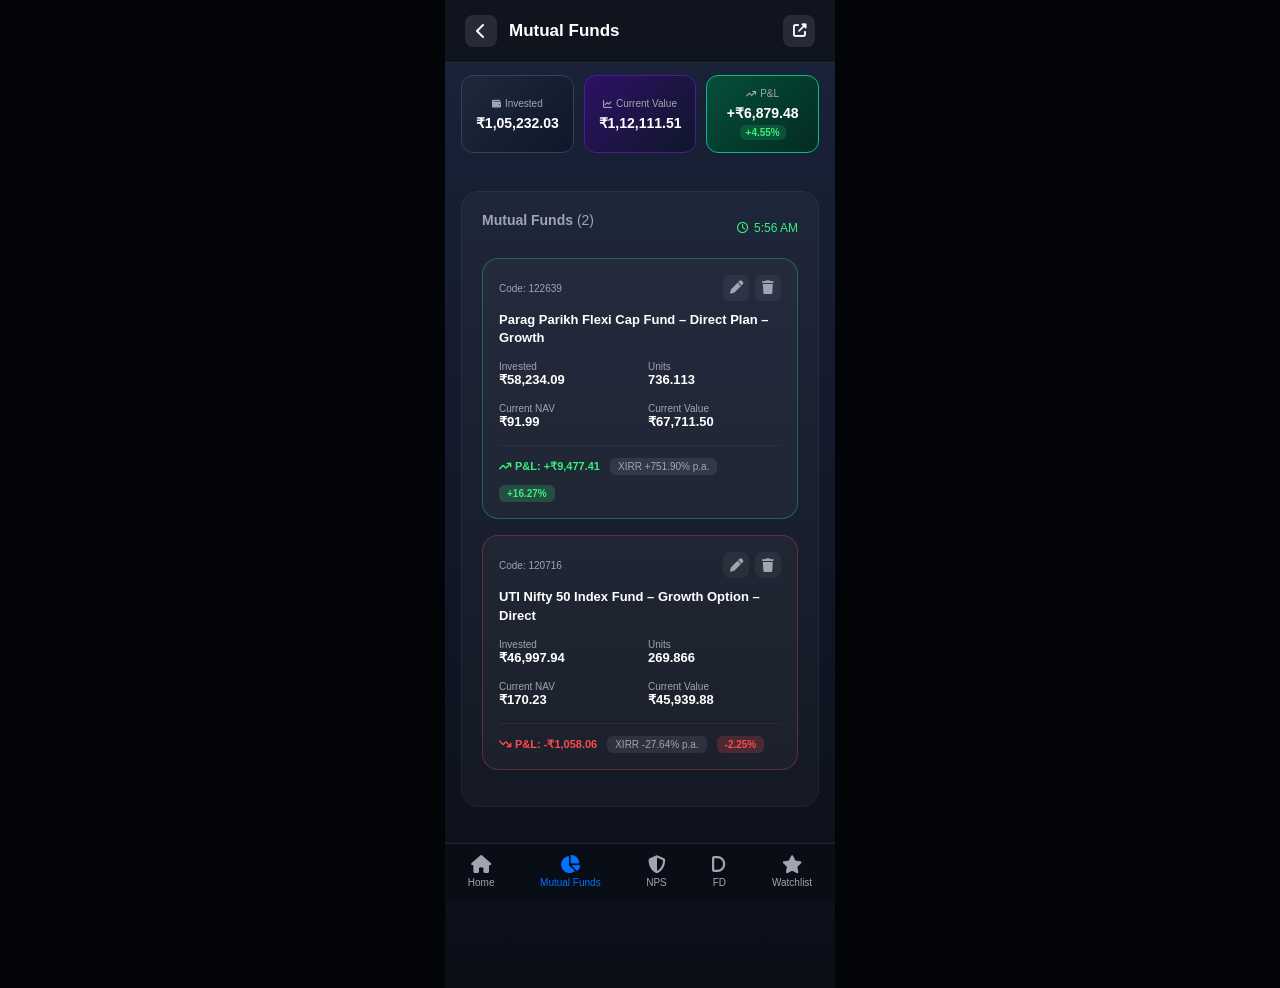
==== mutual-funds.html @ 5bae4039 "Redesigned NPS page - 3 summary cards, removed P&L cards" ====
<!DOCTYPE html>
<html lang="en">
<head>
    <meta charset="UTF-8">
    <meta name="viewport" content="width=device-width, initial-scale=1.0, maximum-scale=1.0, user-scalable=no">
    <meta name="theme-color" content="#0a0e17">
    <meta name="apple-mobile-web-app-capable" content="yes">
    <title>Mutual Funds</title>
    <link rel="stylesheet" href="style.css">
    <link rel="stylesheet" href="https://cdnjs.cloudflare.com/ajax/libs/font-awesome/6.4.0/css/all.min.css">
    <link href="https://fonts.googleapis.com/css2?family=Inter:wght@300;400;500;600;700&display=swap" rel="stylesheet">
</head>
<body>
    <div class="mobile-frame">
        
        <!-- HEADER -->
        <header class="top-header">
            <div class="header-content">
                <div class="header-left">
                    <a href="index.html" class="back-btn"><i class="fa-solid fa-chevron-left"></i></a>
                    <h1 class="page-title">Mutual Funds</h1>
                </div>
                <button class="header-action-btn"><i class="fa-solid fa-up-right-from-square"></i></button>
            </div>
        </header>

        <!-- THREE CARDS (Invested, Current, P&L) -->
        <div class="mf-summary-cards">
            <div class="card mf-card invested">
                <div class="mf-card-label"><i class="fa-solid fa-wallet"></i> Invested</div>
                <div class="mf-card-value">₹1,05,232.03</div>
            </div>
            <div class="card mf-card current">
                <div class="mf-card-label"><i class="fa-solid fa-chart-line"></i> Current Value</div>
                <div class="mf-card-value">₹1,12,111.51</div>
            </div>
            <div class="card mf-card pnl">
                <div class="mf-card-label"><i class="fa-solid fa-arrow-trend-up"></i> P&L</div>
                <div class="mf-card-value">+₹6,879.48</div>
                <div class="mf-card-percent up">+4.55%</div>
            </div>
        </div>

        <!-- SCROLLABLE CONTENT -->
        <div class="content-wrapper">
            <div class="content-spacer"></div>
            
            <!-- Mutual Funds Section -->
            <section class="funds-section">
                <div class="section-header">
                    <h2 class="section-title">Mutual Funds <span class="fund-count">(2)</span></h2>
                    <div class="timestamp"><i class="fa-regular fa-clock"></i> <span id="currentTime">06:01 PM</span></div>
                </div>

                <!-- Fund Card 1 - Profit -->
                <div class="fund-card profit">
                    <div class="fund-header">
                        <div class="fund-code">Code: 122639</div>
                        <div class="fund-actions">
                            <button class="action-btn"><i class="fa-solid fa-pen"></i></button>
                            <button class="action-btn delete"><i class="fa-solid fa-trash"></i></button>
                        </div>
                    </div>
                    <h3 class="fund-name">Parag Parikh Flexi Cap Fund – Direct Plan – Growth</h3>
                    <div class="fund-details">
                        <div class="detail-item"><p class="label">Invested</p><p class="value">₹58,234.09</p></div>
                        <div class="detail-item"><p class="label">Units</p><p class="value">736.113</p></div>
                        <div class="detail-item"><p class="label">Current NAV</p><p class="value">₹91.99</p></div>
                        <div class="detail-item"><p class="label">Current Value</p><p class="value">₹67,711.50</p></div>
                    </div>
                    <div class="fund-footer">
                        <div class="pnl"><i class="fa-solid fa-arrow-trend-up"></i> P&L: +₹9,477.41</div>
                        <div class="xirr">XIRR +751.90% p.a.</div>
                        <div class="percentage positive">+16.27%</div>
                    </div>
                </div>

                <!-- Fund Card 2 - Loss -->
                <div class="fund-card loss">
                    <div class="fund-header">
                        <div class="fund-code">Code: 120716</div>
                        <div class="fund-actions">
                            <button class="action-btn"><i class="fa-solid fa-pen"></i></button>
                            <button class="action-btn delete"><i class="fa-solid fa-trash"></i></button>
                        </div>
                    </div>
                    <h3 class="fund-name">UTI Nifty 50 Index Fund – Growth Option – Direct</h3>
                    <div class="fund-details">
                        <div class="detail-item"><p class="label">Invested</p><p class="value">₹46,997.94</p></div>
                        <div class="detail-item"><p class="label">Units</p><p class="value">269.866</p></div>
                        <div class="detail-item"><p class="label">Current NAV</p><p class="value">₹170.23</p></div>
                        <div class="detail-item"><p class="label">Current Value</p><p class="value">₹45,939.88</p></div>
                    </div>
                    <div class="fund-footer">
                        <div class="pnl"><i class="fa-solid fa-arrow-trend-down"></i> P&L: -₹1,058.06</div>
                        <div class="xirr">XIRR -27.64% p.a.</div>
                        <div class="percentage negative">-2.25%</div>
                    </div>
                </div>
            </section>
        </div>

        <!-- BOTTOM NAVIGATION -->
        <nav class="bottom-nav">
            <div class="nav-item" onclick="window.location.href='index.html'"><i class="fa-solid fa-house"></i><span>Home</span></div>
            <div class="nav-item active"><i class="fa-solid fa-chart-pie"></i><span>Mutual Funds</span></div>
            <div class="nav-item" onclick="window.location.href='nps.html'"><i class="fa-solid fa-shield-halved"></i><span>NPS</span></div>
            <div class="nav-item"><i class="fa-solid fa-d"></i><span>FD</span></div>
            <div class="nav-item"><i class="fa-solid fa-star"></i><span>Watchlist</span></div>
        </nav>
    </div>

    <script>
        // Update Current Time
        function updateTime() {
            const now = new Date();
            const hours = now.getHours();
            const minutes = now.getMinutes();
            const ampm = hours >= 12 ? 'PM' : 'AM';
            const formattedHours = hours % 12 || 12;
            const formattedMinutes = minutes < 10 ? '0' + minutes : minutes;
            document.getElementById('currentTime').textContent = `${formattedHours}:${formattedMinutes} ${ampm}`;
        }
        updateTime();
        setInterval(updateTime, 1000);
    </script>
</body>
</html>
---- style.css ----
/* COMPLETE CSS - ALL PAGES */
* {
    margin: 0;
    padding: 0;
    box-sizing: border-box;
}

body {
    background: #020408;
    font-family: -apple-system, BlinkMacSystemFont, 'Segoe UI', Roboto, sans-serif;
    color: #ffffff;
}

.mobile-frame {
    max-width: 390px;
    margin: 0 auto;
    min-height: 100vh;
    background: linear-gradient(180deg, #1a233a 0%, #0a0e17 100%);
    position: relative;
    padding-bottom: 80px;
}

/* ==================== HEADER ==================== */
.top-header {
    position: fixed;
    top: 0;
    left: 50%;
    transform: translateX(-50%);
    width: 100%;
    max-width: 390px;
    background: #0f141f;
    padding: 15px 20px;
    z-index: 1000;
    border-bottom: 1px solid rgba(255,255,255,0.1);
}

.header-content {
    display: flex;
    justify-content: space-between;
    align-items: center;
}

.profile {
    display: flex;
    align-items: center;
    gap: 12px;
}

.avatar {
    width: 45px;
    height: 45px;
    border-radius: 50%;
    background: linear-gradient(135deg, #0072ff, #00c6ff);
    display: flex;
    align-items: center;
    justify-content: center;
    font-size: 20px;
}

.name h1 {
    font-size: 16px;
    font-weight: 600;
}

.name p {
    font-size: 12px;
    color: #a0a5b1;
}

.logout-btn {
    background: rgba(255,75,75,0.1);
    border: 1px solid rgba(255,75,75,0.4);
    color: #ff4b4b;
    padding: 8px 14px;
    border-radius: 8px;
    font-size: 12px;
    font-weight: 600;
    display: flex;
    align-items: center;
    gap: 6px;
    cursor: pointer;
}

.back-btn, .header-action-btn {
    width: 32px;
    height: 32px;
    border-radius: 8px;
    background: rgba(255,255,255,0.1);
    border: none;
    color: white;
    display: flex;
    align-items: center;
    justify-content: center;
    cursor: pointer;
    text-decoration: none;
}

.header-left {
    display: flex;
    align-items: center;
    gap: 12px;
}

.page-title {
    font-size: 17px;
    font-weight: 600;
}

/* ==================== SINGLE NIFTY CARD (HOME) ==================== */
.market-indices-fixed {
    position: fixed;
    top: 75px;
    left: 50%;
    transform: translateX(-50%);
    width: 100%;
    max-width: 390px;
    padding: 0 16px;
    z-index: 999;
}

.nifty-single {
    background: linear-gradient(135deg, #11998e, #38ef7d);
    border-radius: 14px;
    padding: 16px;
    color: white;
    width: 100%;
}

.nifty-header {
    display: flex;
    justify-content: space-between;
    align-items: center;
}

.nifty-left {
    display: flex;
    flex-direction: column;
    gap: 4px;
}

.nifty-single .card-header {
    font-size: 12px;
    display: flex;
    align-items: center;
    gap: 5px;
}

.nifty-single .value {
    font-size: 22px;
    font-weight: 700;
}

.nifty-single .change {
    font-size: 11px;
    background: rgba(255,255,255,0.25);
    display: inline-flex;
    align-items: center;
    gap: 3px;
    padding: 3px 8px;
    border-radius: 8px;
    width: fit-content;
}

.refresh-btn {
    background: rgba(255,255,255,0.2);
    border: none;
    color: white;
    width: 40px;
    height: 40px;
    border-radius: 10px;
    display: flex;
    align-items: center;
    justify-content: center;
    cursor: pointer;
    font-size: 16px;
    transition: all 0.2s ease;
}

.refresh-btn:active {
    background: rgba(255,255,255,0.3);
    transform: scale(0.95);
}

/* ==================== MF SUMMARY CARDS ==================== */
.mf-summary-cards {
    position: fixed;
    top: 75px;
    left: 50%;
    transform: translateX(-50%);
    width: 100%;
    max-width: 390px;
    display: grid;
    grid-template-columns: 1fr 1fr 1fr;
    gap: 10px;
    padding: 0 16px;
    z-index: 999;
}

.mf-card {
    background: rgba(255,255,255,0.03);
    border: 1px solid rgba(255,255,255,0.08);
    border-radius: 12px;
    padding: 12px;
    display: flex;
    flex-direction: column;
    justify-content: center;
    align-items: center;
    text-align: center;
}

.mf-card.invested {
    background: linear-gradient(135deg, #1e293b 0%, #0f172a 100%);
    border-color: #334155;
}

.mf-card.current {
    background: linear-gradient(135deg, #2e1065 0%, #0f172a 100%);
    border-color: #4c1d95;
}

.mf-card.pnl {
    background: linear-gradient(135deg, #064e3b 0%, #022c22 100%);
    border-color: #10b981;
}

.mf-card-label {
    font-size: 10px;
    color: #a0a5b1;
    margin-bottom: 6px;
    display: flex;
    align-items: center;
    gap: 4px;
}

.mf-card-label i {
    font-size: 9px;
}

.mf-card-value {
    font-size: 14px;
    font-weight: 700;
    color: #ffffff;
}

.mf-card-percent {
    font-size: 10px;
    font-weight: 600;
    margin-top: 4px;
    padding: 2px 6px;
    border-radius: 6px;
}

.mf-card-percent.up {
    color: #38ef7d;
    background: rgba(56,239,125,0.15);
}

.mf-card-percent.down {
    color: #ff4b4b;
    background: rgba(255,75,75,0.15);
}

/* ==================== NPS SUMMARY CARDS ==================== */
.nps-summary-cards {
    position: fixed;
    top: 75px;
    left: 50%;
    transform: translateX(-50%);
    width: 100%;
    max-width: 390px;
    display: grid;
    grid-template-columns: 1fr 1fr 1fr;
    gap: 10px;
    padding: 0 16px;
    z-index: 999;
}

.nps-card {
    background: rgba(255,255,255,0.03);
    border: 1px solid rgba(255,255,255,0.08);
    border-radius: 12px;
    padding: 12px;
    display: flex;
    flex-direction: column;
    justify-content: center;
    align-items: center;
    text-align: center;
}

.nps-card.invested {
    background: linear-gradient(135deg, #1e293b 0%, #0f172a 100%);
    border-color: #334155;
}

.nps-card.current {
    background: linear-gradient(135deg, #2e1065 0%, #0f172a 100%);
    border-color: #4c1d95;
}

.nps-card.pnl {
    background: linear-gradient(135deg, #064e3b 0%, #022c22 100%);
    border-color: #10b981;
}

.nps-card-label {
    font-size: 10px;
    color: #a0a5b1;
    margin-bottom: 6px;
    display: flex;
    align-items: center;
    gap: 4px;
}

.nps-card-label i {
    font-size: 9px;
}

.nps-card-value {
    font-size: 14px;
    font-weight: 700;
    color: #ffffff;
}

.nps-card-percent {
    font-size: 10px;
    font-weight: 600;
    margin-top: 4px;
    padding: 2px 6px;
    border-radius: 6px;
}

.nps-card-percent.up {
    color: #38ef7d;
    background: rgba(56,239,125,0.15);
}

.nps-card-percent.down {
    color: #ff4b4b;
    background: rgba(255,75,75,0.15);
}

/* Hide Old NPS Elements */
.nps-market-cards, .nps-pl-summary, .nps-overall-return {
    display: none;
}

/* ==================== CONTENT ==================== */
.content-wrapper {
    padding-top: 165px;
    padding-bottom: 85px;
}

.content-spacer {
    height: 10px;
}

/* ==================== SECTIONS ==================== */
.total-value-section, .funds-section, .nps-schemes-section {
    background: rgba(255,255,255,0.03);
    margin: 16px;
    padding: 20px;
    border-radius: 18px;
    border: 1px solid rgba(255,255,255,0.05);
}

.section-title {
    font-size: 14px;
    color: #a0a5b1;
    margin-bottom: 16px;
}

.section-header {
    display: flex;
    justify-content: space-between;
    align-items: center;
    margin-bottom: 14px;
}

.fund-count {
    color: #a0a5b1;
    font-weight: 400;
}

.timestamp {
    display: flex;
    align-items: center;
    gap: 5px;
    font-size: 12px;
    color: #38ef7d;
}

/* ==================== DONUT CHART ==================== */
.donut-container {
    display: flex;
    justify-content: center;
    margin-bottom: 16px;
}

.donut-chart {
    width: 160px;
    height: 160px;
    border-radius: 50%;
    position: relative;
}

.donut-inner {
    position: absolute;
    top: 50%;
    left: 50%;
    transform: translate(-50%, -50%);
    width: 120px;
    height: 120px;
    background: #0a0e17;
    border-radius: 50%;
    display: flex;
    flex-direction: column;
    align-items: center;
    justify-content: center;
    text-align: center;
}

.donut-inner h2 {
    font-size: 20px;
    margin: 4px 0;
}

.donut-inner .change {
    color: #38ef7d;
    font-size: 12px;
}

.legend {
    display: flex;
    flex-wrap: wrap;
    gap: 12px;
    justify-content: center;
    font-size: 11px;
    color: #a0a5b1;
}

.legend-item {
    display: flex;
    align-items: center;
    gap: 5px;
}

.dot {
    width: 8px;
    height: 8px;
    border-radius: 50%;
}

/* ==================== STATS ==================== */
.stats-grid {
    display: flex;
    gap: 12px;
    padding: 0 16px;
    margin-bottom: 20px;
}

.stat-card {
    flex: 1;
    padding: 14px;
    border-radius: 14px;
}

.stat-card.invested {
    background: linear-gradient(135deg, #1e293b, #0f172a);
    border: 1px solid #334155;
}

.stat-card.current {
    background: linear-gradient(135deg, #2e1065, #0f172a);
    border: 1px solid #4c1d95;
}

.stat-card.pnl {
    background: linear-gradient(135deg, #064e3b, #022c22);
    border: 1px solid #10b981;
}

.stat-card .label {
    font-size: 11px;
    color: #a0a5b1;
    margin-bottom: 5px;
}

.stat-card .amount {
    font-size: 14px;
    font-weight: 600;
}

.stat-card .sub {
    font-size: 10px;
    color: #a0a5b1;
    margin-top: 3px;
}

/* ==================== QUICK ACCESS CARDS ==================== */
.quick-access-section {
    padding: 0 16px;
    display: grid;
    grid-template-columns: 1fr 1fr 1fr;
    gap: 12px;
    margin-bottom: 20px;
}

.quick-access-card {
    background: rgba(255,255,255,0.03);
    border: 1px solid rgba(255,255,255,0.05);
    border-radius: 14px;
    padding: 14px;
    cursor: pointer;
    display: flex;
    flex-direction: column;
    align-items: center;
    text-align: center;
    gap: 8px;
    transition: all 0.2s ease;
}

.quick-access-card:active {
    transform: scale(0.95);
    background: rgba(255,255,255,0.05);
}

.quick-icon {
    width: 45px;
    height: 45px;
    border-radius: 12px;
    display: flex;
    align-items: center;
    justify-content: center;
    font-size: 20px;
}

.mutual-funds-icon {
    background: linear-gradient(135deg, #0072ff, #00c6ff);
}

.nps-icon {
    background: linear-gradient(135deg, #6366f1, #8b5cf6);
}

.fd-icon {
    background: linear-gradient(135deg, #f59e0b, #fbbf24);
}

.quick-info h3 {
    font-size: 12px;
    font-weight: 600;
}

.quick-info p {
    font-size: 10px;
    color: #a0a5b1;
}

.quick-arrow {
    color: #a0a5b1;
    font-size: 12px;
    margin-top: 4px;
}

/* ==================== FUND CARDS ==================== */
.fund-card {
    background: rgba(255,255,255,0.03);
    border: 1px solid rgba(255,255,255,0.08);
    border-radius: 16px;
    padding: 16px;
    margin-bottom: 16px;
}

.fund-card.profit {
    border-color: rgba(56,239,125,0.3);
}

.fund-card.loss {
    border-color: rgba(255,75,75,0.3);
}

.fund-header {
    display: flex;
    justify-content: space-between;
    align-items: center;
    margin-bottom: 10px;
}

.fund-code {
    font-size: 10px;
    color: #a0a5b1;
}

.fund-actions {
    display: flex;
    gap: 6px;
}

.action-btn {
    width: 26px;
    height: 26px;
    border-radius: 7px;
    background: rgba(255,255,255,0.05);
    border: none;
    color: #a0a5b1;
    display: flex;
    align-items: center;
    justify-content: center;
    cursor: pointer;
}

.fund-name {
    font-size: 13px;
    font-weight: 600;
    margin-bottom: 14px;
    line-height: 1.4;
}

.fund-details {
    display: grid;
    grid-template-columns: 1fr 1fr;
    gap: 16px;
    margin-bottom: 16px;
}

.detail-item .label {
    font-size: 10px;
    color: #a0a5b1;
}

.detail-item .value {
    font-size: 13px;
    font-weight: 600;
}

.fund-footer {
    display: flex;
    align-items: center;
    gap: 10px;
    flex-wrap: wrap;
    padding-top: 12px;
    border-top: 1px solid rgba(255,255,255,0.05);
}

.fund-footer .pnl {
    display: flex;
    align-items: center;
    gap: 4px;
    font-size: 11px;
    font-weight: 600;
}

.fund-card.profit .pnl { color: #38ef7d; }
.fund-card.loss .pnl { color: #ff4b4b; }

.fund-footer .xirr {
    background: rgba(255,255,255,0.08);
    padding: 3px 8px;
    border-radius: 6px;
    font-size: 10px;
    color: #a0a5b1;
}

.fund-footer .percentage {
    padding: 3px 8px;
    border-radius: 6px;
    font-size: 10px;
    font-weight: 600;
}

.fund-footer .percentage.positive {
    background: rgba(56,239,125,0.2);
    color: #38ef7d;
}

.fund-footer .percentage.negative {
    background: rgba(255,75,75,0.2);
    color: #ff4b4b;
}

/* ==================== NPS HEADER ==================== */
.nps-header {
    background: linear-gradient(135deg, #1a1f3a, #0f141f);
}

.nps-title-section {
    display: flex;
    align-items: center;
    gap: 12px;
}

.nps-icon {
    width: 45px;
    height: 45px;
    border-radius: 50%;
    background: linear-gradient(135deg, #ffd700, #ffaa00);
    display: flex;
    align-items: center;
    justify-content: center;
    font-size: 20px;
    color: #1a1f3a;
}

.nps-title h1 {
    font-size: 14px;
    font-weight: 600;
    line-height: 1.3;
}

.nps-title p {
    font-size: 11px;
    color: #a0a5b1;
}

.nps-meta {
    font-size: 10px;
    color: #a0a5b1;
    opacity: 0.7;
}

.explore-btn {
    background: linear-gradient(135deg, #6366f1, #8b5cf6);
    border: none;
    color: white;
    padding: 8px 14px;
    border-radius: 8px;
    font-size: 11px;
    font-weight: 600;
    cursor: pointer;
}

/* ==================== NPS SCHEMES ==================== */
.nps-schemes-section {
    padding: 0 16px;
    margin-bottom: 20px;
}

.scheme-card {
    background: rgba(255,255,255,0.03);
    border: 1px solid rgba(255,255,255,0.08);
    border-radius: 14px;
    padding: 14px;
    margin-bottom: 14px;
    position: relative;
}

.scheme-indicator {
    position: absolute;
    left: 0;
    top: 12px;
    bottom: 12px;
    width: 4px;
    border-radius: 4px;
}

.scheme-indicator.equity {
    background: linear-gradient(180deg, #6366f1, #8b5cf6);
}

.scheme-indicator.govt {
    background: linear-gradient(180deg, #ffaa00, #ff8800);
}

.scheme-header {
    display: flex;
    justify-content: space-between;
    align-items: flex-start;
    margin-bottom: 10px;
}

.scheme-title h3 {
    font-size: 13px;
    font-weight: 600;
    margin-bottom: 3px;
}

.scheme-code {
    font-size: 10px;
    color: #a0a5b1;
    margin-bottom: 2px;
}

.scheme-percentage {
    font-size: 10px;
    color: #a0a5b1;
}

.scheme-value {
    text-align: right;
}

.scheme-value h3 {
    font-size: 13px;
    font-weight: 600;
    margin-bottom: 3px;
}

.scheme-returns {
    font-size: 10px;
    display: flex;
    align-items: center;
    justify-content: flex-end;
    gap: 3px;
    color: #38ef7d;
}

.edit-btn {
    background: none;
    border: none;
    color: #6366f1;
    cursor: pointer;
    padding: 3px;
    font-size: 10px;
}

.scheme-footer {
    display: flex;
    justify-content: space-between;
    align-items: center;
    padding-top: 10px;
    border-top: 1px solid rgba(255,255,255,0.05);
}

.scheme-units {
    font-size: 10px;
    color: #a0a5b1;
}

.nav-refresh-btn {
    background: rgba(99,102,241,0.15);
    border: 1px solid rgba(99,102,241,0.3);
    color: #6366f1;
    padding: 5px 10px;
    border-radius: 6px;
    font-size: 9px;
    display: flex;
    align-items: center;
    gap: 3px;
    cursor: pointer;
}

/* ==================== BOTTOM NAV ==================== */
.bottom-nav {
    position: fixed;
    bottom: 0;
    left: 50%;
    transform: translateX(-50%);
    width: 100%;
    max-width: 390px;
    background: rgba(10,14,23,0.98);
    border-top: 1px solid rgba(255,255,255,0.1);
    display: flex;
    justify-content: space-around;
    align-items: center;
    padding: 12px 0;
    z-index: 1000;
}

.nav-item {
    display: flex;
    flex-direction: column;
    align-items: center;
    gap: 3px;
    color: #a0a5b1;
    font-size: 10px;
    cursor: pointer;
}

.nav-item i {
    font-size: 18px;
}

.nav-item.active {
    color: #0072ff;
}
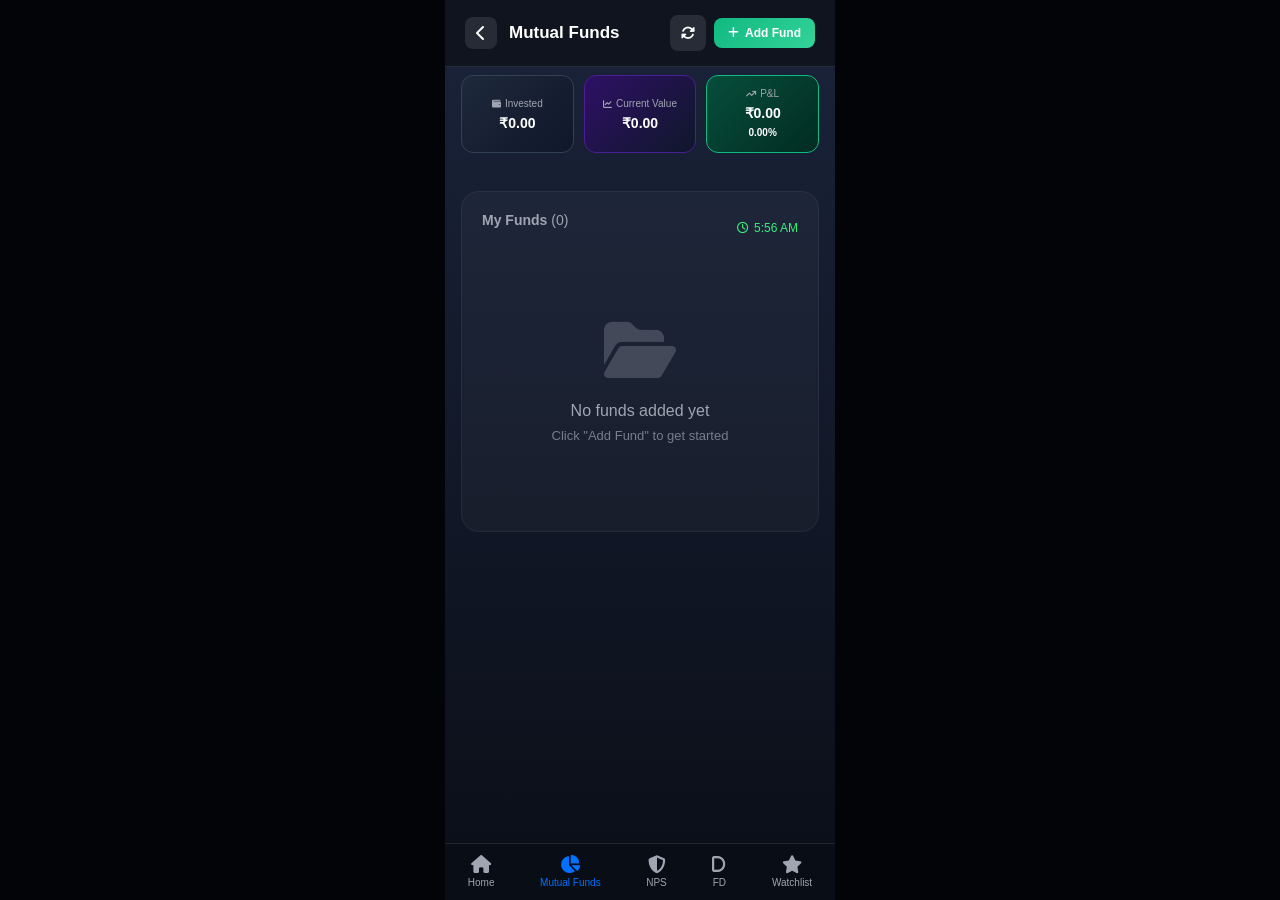
==== commit 9038ade4: "funds page layout chenged" ====
--- a/mutual-funds.html
+++ b/mutual-funds.html
@@ -12,95 +12,59 @@
 </head>
 <body>
     <div class="mobile-frame">
-        
-        <!-- HEADER -->
         <header class="top-header">
             <div class="header-content">
                 <div class="header-left">
                     <a href="index.html" class="back-btn"><i class="fa-solid fa-chevron-left"></i></a>
                     <h1 class="page-title">Mutual Funds</h1>
                 </div>
-                <button class="header-action-btn"><i class="fa-solid fa-up-right-from-square"></i></button>
+                <div class="header-actions">
+                    <button class="refresh-nav-btn" onclick="refreshAllNAV()">
+                        <i class="fa-solid fa-rotate"></i>
+                    </button>
+                    <button class="add-fund-btn" onclick="openAddFundModal()">
+                        <i class="fa-solid fa-plus"></i>
+                        <span>Add Fund</span>
+                    </button>
+                </div>
             </div>
         </header>
 
-        <!-- THREE CARDS (Invested, Current, P&L) -->
         <div class="mf-summary-cards">
             <div class="card mf-card invested">
                 <div class="mf-card-label"><i class="fa-solid fa-wallet"></i> Invested</div>
-                <div class="mf-card-value">₹1,05,232.03</div>
+                <div class="mf-card-value" id="totalInvested">₹0.00</div>
             </div>
             <div class="card mf-card current">
                 <div class="mf-card-label"><i class="fa-solid fa-chart-line"></i> Current Value</div>
-                <div class="mf-card-value">₹1,12,111.51</div>
+                <div class="mf-card-value" id="totalCurrentValue">₹0.00</div>
             </div>
             <div class="card mf-card pnl">
                 <div class="mf-card-label"><i class="fa-solid fa-arrow-trend-up"></i> P&L</div>
-                <div class="mf-card-value">+₹6,879.48</div>
-                <div class="mf-card-percent up">+4.55%</div>
+                <div class="mf-card-value" id="totalPnL">₹0.00</div>
+                <div class="mf-card-percent" id="totalPnLPercent">0.00%</div>
             </div>
         </div>
 
-        <!-- SCROLLABLE CONTENT -->
         <div class="content-wrapper">
             <div class="content-spacer"></div>
             
-            <!-- Mutual Funds Section -->
             <section class="funds-section">
                 <div class="section-header">
-                    <h2 class="section-title">Mutual Funds <span class="fund-count">(2)</span></h2>
+                    <h2 class="section-title">My Funds <span class="fund-count" id="fundCount">(0)</span></h2>
                     <div class="timestamp"><i class="fa-regular fa-clock"></i> <span id="currentTime">06:01 PM</span></div>
                 </div>
 
-                <!-- Fund Card 1 - Profit -->
-                <div class="fund-card profit">
-                    <div class="fund-header">
-                        <div class="fund-code">Code: 122639</div>
-                        <div class="fund-actions">
-                            <button class="action-btn"><i class="fa-solid fa-pen"></i></button>
-                            <button class="action-btn delete"><i class="fa-solid fa-trash"></i></button>
-                        </div>
-                    </div>
-                    <h3 class="fund-name">Parag Parikh Flexi Cap Fund – Direct Plan – Growth</h3>
-                    <div class="fund-details">
-                        <div class="detail-item"><p class="label">Invested</p><p class="value">₹58,234.09</p></div>
-                        <div class="detail-item"><p class="label">Units</p><p class="value">736.113</p></div>
-                        <div class="detail-item"><p class="label">Current NAV</p><p class="value">₹91.99</p></div>
-                        <div class="detail-item"><p class="label">Current Value</p><p class="value">₹67,711.50</p></div>
-                    </div>
-                    <div class="fund-footer">
-                        <div class="pnl"><i class="fa-solid fa-arrow-trend-up"></i> P&L: +₹9,477.41</div>
-                        <div class="xirr">XIRR +751.90% p.a.</div>
-                        <div class="percentage positive">+16.27%</div>
-                    </div>
-                </div>
-
-                <!-- Fund Card 2 - Loss -->
-                <div class="fund-card loss">
-                    <div class="fund-header">
-                        <div class="fund-code">Code: 120716</div>
-                        <div class="fund-actions">
-                            <button class="action-btn"><i class="fa-solid fa-pen"></i></button>
-                            <button class="action-btn delete"><i class="fa-solid fa-trash"></i></button>
-                        </div>
-                    </div>
-                    <h3 class="fund-name">UTI Nifty 50 Index Fund – Growth Option – Direct</h3>
-                    <div class="fund-details">
-                        <div class="detail-item"><p class="label">Invested</p><p class="value">₹46,997.94</p></div>
-                        <div class="detail-item"><p class="label">Units</p><p class="value">269.866</p></div>
-                        <div class="detail-item"><p class="label">Current NAV</p><p class="value">₹170.23</p></div>
-                        <div class="detail-item"><p class="label">Current Value</p><p class="value">₹45,939.88</p></div>
-                    </div>
-                    <div class="fund-footer">
-                        <div class="pnl"><i class="fa-solid fa-arrow-trend-down"></i> P&L: -₹1,058.06</div>
-                        <div class="xirr">XIRR -27.64% p.a.</div>
-                        <div class="percentage negative">-2.25%</div>
+                <div id="fundsContainer">
+                    <div id="emptyState" style="text-align: center; padding: 60px 20px; color: #a0a5b1;">
+                        <i class="fa-solid fa-folder-open" style="font-size: 64px; margin-bottom: 20px; opacity: 0.3;"></i>
+                        <p>No funds added yet</p>
+                        <p style="font-size: 13px; margin-top: 8px; opacity: 0.7;">Click "Add Fund" to get started</p>
                     </div>
                 </div>
             </section>
         </div>
 
-        <!-- BOTTOM NAVIGATION -->
         <nav class="bottom-nav">
             <div class="nav-item" onclick="window.location.href='index.html'"><i class="fa-solid fa-house"></i><span>Home</span></div>
             <div class="nav-item active"><i class="fa-solid fa-chart-pie"></i><span>Mutual Funds</span></div>
@@ -108,21 +72,429 @@
             <div class="nav-item"><i class="fa-solid fa-d"></i><span>FD</span></div>
             <div class="nav-item"><i class="fa-solid fa-star"></i><span>Watchlist</span></div>
         </nav>
+
+        <!-- ADD FUND MODAL -->
+        <div id="addFundModal" class="modal" style="display: none;">
+            <div class="modal-content">
+                <div class="modal-header">
+                    <div>
+                        <h2>Add Fund to Portfolio</h2>
+                        <p>Search by name or AMFI code</p>
+                    </div>
+                    <button class="modal-close" onclick="closeAddFundModal()"><i class="fa-solid fa-xmark"></i></button>
+                </div>
+
+                <div id="searchStep">
+                    <div class="search-container">
+                        <input type="text" id="fundSearchInput" placeholder="Type fund name or AMFI code..." class="search-input">
+                        <button class="search-btn" onclick="searchFund()">
+                            <i class="fa-solid fa-magnifying-glass"></i>
+                            <span>Search</span>
+                        </button>
+                    </div>
+                    <div id="searchResults" class="search-results"></div>
+                    <p class="hint-text">Select a fund above to continue</p>
+                </div>
+
+                <div id="fundDetailsStep" style="display: none;">
+                    <div class="selected-fund" id="selectedFundInfo">
+                        <div class="fund-check"><i class="fa-solid fa-check-circle"></i></div>
+                        <div class="fund-info">
+                            <h3 id="selectedFundName">Fund Name</h3>
+                            <p class="fund-nav">Current NAV: <span id="selectedFundNAV">₹0.00</span></p>
+                        </div>
+                        <button class="remove-fund" onclick="resetSearch()"><i class="fa-solid fa-xmark"></i></button>
+                    </div>
+
+                    <div class="input-group">
+                        <label>₹ Invested Amount</label>
+                        <input type="number" id="investedAmount" placeholder="e.g. 50000" class="amount-input">
+                    </div>
+
+                    <div class="input-group">
+                        <label># Units</label>
+                        <input type="number" id="unitsInput" placeholder="e.g. 123.456" class="amount-input" step="0.001">
+                    </div>
+
+                    <button class="add-to-portfolio-btn" onclick="addToPortfolio()">
+                        <i class="fa-solid fa-plus"></i>
+                        <span>Add to Portfolio</span>
+                    </button>
+                </div>
+            </div>
+        </div>
+
+        <!-- EDIT FUND MODAL -->
+        <div id="editFundModal" class="modal" style="display: none;">
+            <div class="modal-content">
+                <div class="modal-header">
+                    <div>
+                        <h2>Edit Fund</h2>
+                        <p>Update your investment details</p>
+                    </div>
+                    <button class="modal-close" onclick="closeEditModal()"><i class="fa-solid fa-xmark"></i></button>
+                </div>
+
+                <div class="selected-fund">
+                    <div class="fund-info" style="flex: 1;">
+                        <h3 id="editFundName">Fund Name</h3>
+                        <p class="fund-nav">Code: <span id="editFundCode">000000</span></p>
+                    </div>
+                </div>
+
+                <div class="input-group">
+                    <label>₹ Invested Amount</label>
+                    <input type="number" id="editInvestedAmount" class="amount-input">
+                </div>
+
+                <div class="input-group">
+                    <label># Units</label>
+                    <input type="number" id="editUnitsInput" class="amount-input" step="0.001">
+                </div>
+
+                <button class="add-to-portfolio-btn" onclick="saveEdit()">
+                    <i class="fa-solid fa-check"></i>
+                    <span>Save Changes</span>
+                </button>
+            </div>
+        </div>
     </div>
 
     <script>
-        // Update Current Time
+        const fundDatabase = {
+            '122639': { name: 'Parag Parikh Flexi Cap Fund – Direct Plan – Growth', nav: 91.99 },
+            '120716': { name: 'UTI Nifty 50 Index Fund – Growth Option – Direct', nav: 170.23 },
+            '119551': { name: 'Kotak FMP series 122 (370 Days) - Growth', nav: 12.8935 },
+            '118825': { name: 'SBI Small Cap Fund – Direct Plan – Growth', nav: 145.67 },
+            '125497': { name: 'Axis Bluechip Fund – Direct Plan – Growth', nav: 58.34 }
+        };
+
+        let selectedFund = null;
+        let editingFundCode = null;
+        let fundsList = [];
+
+        window.onload = function() {
+            loadFunds();
+            updateTime();
+            setInterval(updateTime, 1000);
+        };
+
         function updateTime() {
             const now = new Date();
             const hours = now.getHours();
             const minutes = now.getMinutes();
             const ampm = hours >= 12 ? 'PM' : 'AM';
-            const formattedHours = hours % 12 || 12;
-            const formattedMinutes = minutes < 10 ? '0' + minutes : minutes;
-            document.getElementById('currentTime').textContent = `${formattedHours}:${formattedMinutes} ${ampm}`;
-        }
-        updateTime();
-        setInterval(updateTime, 1000);
+            const h = hours % 12 || 12;
+            const m = minutes < 10 ? '0' + minutes : minutes;
+            document.getElementById('currentTime').textContent = `${h}:${m} ${ampm}`;
+        }
+
+        function loadFunds() {
+            const stored = localStorage.getItem('mutualFunds');
+            if (stored) {
+                fundsList = JSON.parse(stored);
+                renderFunds();
+                updateSummary();
+            }
+        }
+
+        function saveFunds() {
+            localStorage.setItem('mutualFunds', JSON.stringify(fundsList));
+        }
+
+        function openAddFundModal() {
+            document.getElementById('addFundModal').style.display = 'flex';
+            document.getElementById('fundSearchInput').value = '';
+            document.getElementById('searchResults').innerHTML = '';
+            document.getElementById('searchStep').style.display = 'block';
+            document.getElementById('fundDetailsStep').style.display = 'none';
+            selectedFund = null;
+        }
+
+        function closeAddFundModal() {
+            document.getElementById('addFundModal').style.display = 'none';
+        }
+
+        function openEditModal(fundCode) {
+            const fund = fundsList.find(f => f.code === fundCode);
+            if (!fund) return;
+
+            editingFundCode = fundCode;
+            document.getElementById('editFundName').textContent = fund.name;
+            document.getElementById('editFundCode').textContent = fund.code;
+            document.getElementById('editInvestedAmount').value = fund.invested;
+            document.getElementById('editUnitsInput').value = fund.units;
+            document.getElementById('editFundModal').style.display = 'flex';
+        }
+
+        function closeEditModal() {
+            document.getElementById('editFundModal').style.display = 'none';
+            editingFundCode = null;
+        }
+
+        function searchFund() {
+            const term = document.getElementById('fundSearchInput').value.trim();
+            const results = document.getElementById('searchResults');
+            results.innerHTML = '';
+
+            if (!term) {
+                alert('Please enter AMFI code or fund name');
+                return;
+            }
+
+            let found = fundDatabase[term];
+            
+            if (!found) {
+                for (let code in fundDatabase) {
+                    if (fundDatabase[code].name.toLowerCase().includes(term.toLowerCase())) {
+                        found = fundDatabase[code];
+                        found.amfi = code;
+                        break;
+                    }
+                }
+            }
+
+            if (found) {
+                results.innerHTML = `
+                    <div class="search-result-item" onclick="selectFund('${found.amfi || term}')">
+                        <div class="result-check"><i class="fa-solid fa-check-circle"></i></div>
+                        <div class="result-info">
+                            <h4>${found.name}</h4>
+                            <p>Current NAV: ₹${found.nav}</p>
+                        </div>
+                    </div>
+                `;
+            } else {
+                results.innerHTML = '<p class="no-results">No fund found. Try: 119551, 118825, 125497</p>';
+            }
+        }
+
+        function selectFund(amfiCode) {
+            selectedFund = fundDatabase[amfiCode];
+            selectedFund.amfi = amfiCode;
+            document.getElementById('searchStep').style.display = 'none';
+            document.getElementById('fundDetailsStep').style.display = 'block';
+            document.getElementById('selectedFundName').textContent = selectedFund.name;
+            document.getElementById('selectedFundNAV').textContent = '₹' + selectedFund.nav;
+            document.getElementById('investedAmount').value = '';
+            document.getElementById('unitsInput').value = '';
+        }
+
+        function resetSearch() {
+            document.getElementById('searchStep').style.display = 'block';
+            document.getElementById('fundDetailsStep').style.display = 'none';
+            selectedFund = null;
+        }
+
+        function addToPortfolio() {
+            const invested = parseFloat(document.getElementById('investedAmount').value);
+            const units = parseFloat(document.getElementById('unitsInput').value);
+
+            if (!invested || !units || invested <= 0 || units <= 0) {
+                alert('Please enter valid amounts');
+                return;
+            }
+
+            const currentValue = parseFloat((units * selectedFund.nav).toFixed(2));
+            const pnl = parseFloat((currentValue - invested).toFixed(2));
+            const pnlPercent = parseFloat(((pnl / invested) * 100).toFixed(2));
+
+            fundsList.push({
+                code: selectedFund.amfi,
+                name: selectedFund.name,
+                invested: invested,
+                units: units,
+                nav: selectedFund.nav,
+                currentValue: currentValue,
+                pnl: pnl,
+                pnlPercent: pnlPercent,
+                lastUpdated: new Date().toISOString()
+            });
+
+            saveFunds();
+            renderFunds();
+            updateSummary();
+            closeAddFundModal();
+            setTimeout(() => alert('Fund added successfully!'), 100);
+        }
+
+        function saveEdit() {
+            const invested = parseFloat(document.getElementById('editInvestedAmount').value);
+            const units = parseFloat(document.getElementById('editUnitsInput').value);
+
+            if (!invested || !units || invested <= 0 || units <= 0) {
+                alert('Please enter valid amounts');
+                return;
+            }
+
+            const index = fundsList.findIndex(f => f.code === editingFundCode);
+            if (index === -1) {
+                alert('Fund not found');
+                return;
+            }
+
+            const fund = fundsList[index];
+            fund.invested = invested;
+            fund.units = units;
+            fund.currentValue = parseFloat((units * fund.nav).toFixed(2));
+            fund.pnl = parseFloat((fund.currentValue - invested).toFixed(2));
+            fund.pnlPercent = parseFloat(((fund.pnl / invested) * 100).toFixed(2));
+            fund.lastUpdated = new Date().toISOString();
+
+            // Force save and re-render
+            saveFunds();
+            renderFunds();
+            updateSummary();
+            closeEditModal();
+            
+            // Force reload to show changes
+            setTimeout(() => {
+                location.reload();
+            }, 100);
+        }
+
+        function deleteFund(fundCode) {
+            if (confirm('Are you sure you want to delete this fund?')) {
+                fundsList = fundsList.filter(f => f.code !== fundCode);
+                saveFunds();
+                renderFunds();
+                updateSummary();
+            }
+        }
+
+        function refreshAllNAV() {
+            const btn = document.querySelector('.refresh-nav-btn i');
+            btn.classList.add('fa-spin');
+
+            setTimeout(() => {
+                fundsList.forEach(fund => {
+                    const change = (Math.random() - 0.5) * 2;
+                    fund.nav = parseFloat((fund.nav + change).toFixed(2));
+                    fund.currentValue = parseFloat((fund.units * fund.nav).toFixed(2));
+                    fund.pnl = parseFloat((fund.currentValue - fund.invested).toFixed(2));
+                    fund.pnlPercent = parseFloat(((fund.pnl / fund.invested) * 100).toFixed(2));
+                    fund.lastUpdated = new Date().toISOString();
+                });
+
+                saveFunds();
+                renderFunds();
+                updateSummary();
+                btn.classList.remove('fa-spin');
+                alert('NAV refreshed!');
+            }, 1500);
+        }
+
+        function renderFunds() {
+            const container = document.getElementById('fundsContainer');
+            const emptyState = document.getElementById('emptyState');
+            
+            if (fundsList.length === 0) {
+                container.innerHTML = '';
+                container.appendChild(emptyState);
+                emptyState.style.display = 'block';
+                document.getElementById('fundCount').textContent = '(0)';
+                return;
+            }
+
+            emptyState.style.display = 'none';
+            container.innerHTML = '';
+
+            fundsList.forEach(fund => {
+                container.appendChild(createFundCard(fund));
+            });
+
+            document.getElementById('fundCount').textContent = `(${fundsList.length})`;
+        }
+
+        function createFundCard(fund) {
+            const div = document.createElement('div');
+            div.className = `fund-card ${fund.pnl >= 0 ? 'profit' : 'loss'}`;
+            
+            const pnlIcon = fund.pnl >= 0 ? 'arrow-trend-up' : 'arrow-trend-down';
+            const pnlClass = fund.pnl >= 0 ? 'positive' : 'negative';
+            
+            div.innerHTML = `
+                <div class="fund-header">
+                    <div class="fund-code">Code: ${fund.code}</div>
+                    <div class="fund-actions">
+                        <button class="action-btn" onclick="openEditModal('${fund.code}')">
+                            <i class="fa-solid fa-pen"></i>
+                        </button>
+                        <button class="action-btn delete" onclick="deleteFund('${fund.code}')">
+                            <i class="fa-solid fa-trash"></i>
+                        </button>
+                    </div>
+                </div>
+                <h3 class="fund-name">${fund.name}</h3>
+                <div class="fund-details">
+                    <div class="detail-row">
+                        <div class="detail-item">
+                            <p class="label">Invested</p>
+                            <p class="value">₹${fund.invested.toLocaleString('en-IN', {minimumFractionDigits: 2})}</p>
+                        </div>
+                        <div class="detail-item">
+                            <p class="label">Units</p>
+                            <p class="value">${fund.units}</p>
+                        </div>
+                    </div>
+                    <div class="detail-row">
+                        <div class="detail-item">
+                            <p class="label">Current NAV</p>
+                            <p class="value">₹${fund.nav}</p>
+                        </div>
+                        <div class="detail-item">
+                            <p class="label">Current Value</p>
+                            <p class="value">₹${fund.currentValue.toLocaleString('en-IN', {minimumFractionDigits: 2})}</p>
+                        </div>
+                    </div>
+                </div>
+                <div class="fund-footer">
+                    <div class="pnl">
+                        <i class="fa-solid fa-${pnlIcon}"></i> 
+                        P&L: <span>${fund.pnl >= 0 ? '+' : ''}₹${Math.abs(fund.pnl).toLocaleString('en-IN', {minimumFractionDigits: 2})}</span>
+                    </div>
+                    <div class="percentage ${pnlClass}">
+                        ${fund.pnlPercent >= 0 ? '+' : ''}${fund.pnlPercent}%
+                    </div>
+                </div>
+            `;
+            
+            return div;
+        }
+
+        function updateSummary() {
+            let totalInvested = 0;
+            let totalCurrentValue = 0;
+
+            fundsList.forEach(fund => {
+                totalInvested += fund.invested;
+                totalCurrentValue += fund.currentValue;
+            });
+
+            const totalPnL = totalCurrentValue - totalInvested;
+            const totalPnLPercent = totalInvested > 0 ? ((totalPnL / totalInvested) * 100).toFixed(2) : 0;
+
+            document.getElementById('totalInvested').textContent = '₹' + totalInvested.toLocaleString('en-IN', {minimumFractionDigits: 2});
+            document.getElementById('totalCurrentValue').textContent = '₹' + totalCurrentValue.toLocaleString('en-IN', {minimumFractionDigits: 2});
+            
+            const pnlEl = document.getElementById('totalPnL');
+            const pnlPercentEl = document.getElementById('totalPnLPercent');
+            
+            pnlEl.textContent = (totalPnL >= 0 ? '+' : '') + '₹' + Math.abs(totalPnL).toLocaleString('en-IN', {minimumFractionDigits: 2});
+            pnlPercentEl.textContent = (parseFloat(totalPnLPercent) >= 0 ? '+' : '') + totalPnLPercent + '%';
+            
+            pnlEl.parentElement.className = 'card mf-card pnl ' + (totalPnL >= 0 ? 'profit' : 'loss');
+            pnlPercentEl.className = 'mf-card-percent ' + (parseFloat(totalPnLPercent) >= 0 ? 'up' : 'down');
+        }
+
+        window.onclick = function(event) {
+            if (event.target === document.getElementById('addFundModal')) closeAddFundModal();
+            if (event.target === document.getElementById('editFundModal')) closeEditModal();
+        }
+
+        document.getElementById('fundSearchInput')?.addEventListener('keypress', function(e) {
+            if (e.key === 'Enter') searchFund();
+        });
     </script>
 </body>
 </html>
--- a/style.css
+++ b/style.css
@@ -1,4 +1,4 @@
-/* COMPLETE CSS - ALL PAGES */
+/* ==================== BASE STYLES ==================== */
 * {
     margin: 0;
     padding: 0;
@@ -104,6 +104,26 @@
 .page-title {
     font-size: 17px;
     font-weight: 600;
+}
+
+/* ==================== ADD FUND BUTTON ==================== */
+.add-fund-btn {
+    background: linear-gradient(135deg, #10b981, #34d399);
+    border: none;
+    color: white;
+    padding: 8px 14px;
+    border-radius: 8px;
+    font-size: 12px;
+    font-weight: 600;
+    display: flex;
+    align-items: center;
+    gap: 6px;
+    cursor: pointer;
+    transition: all 0.2s ease;
+}
+
+.add-fund-btn:active {
+    transform: scale(0.95);
 }
 
 /* ==================== SINGLE NIFTY CARD (HOME) ==================== */
@@ -872,4 +892,503 @@
 
 .nav-item.active {
     color: #0072ff;
+}
+
+/* ==================== ADD FUND MODAL ==================== */
+.modal {
+    display: none;
+    position: fixed;
+    z-index: 2000;
+    left: 0;
+    top: 0;
+    width: 100%;
+    height: 100%;
+    background-color: rgba(0, 0, 0, 0.6);
+    backdrop-filter: blur(5px);
+    align-items: center;
+    justify-content: center;
+}
+
+.modal-content {
+    background: white;
+    border-radius: 16px;
+    width: 90%;
+    max-width: 500px;
+    max-height: 90vh;
+    overflow-y: auto;
+    box-shadow: 0 20px 60px rgba(0, 0, 0, 0.3);
+    animation: modalSlideIn 0.3s ease;
+    color: #111827;
+}
+
+@keyframes modalSlideIn {
+    from {
+        opacity: 0;
+        transform: translateY(-50px);
+    }
+    to {
+        opacity: 1;
+        transform: translateY(0);
+    }
+}
+
+.modal-header {
+    padding: 20px;
+    border-bottom: 1px solid #e5e7eb;
+    display: flex;
+    justify-content: space-between;
+    align-items: flex-start;
+}
+
+.modal-header h2 {
+    font-size: 18px;
+    font-weight: 600;
+    color: #111827;
+    margin-bottom: 4px;
+}
+
+.modal-header p {
+    font-size: 13px;
+    color: #6b7280;
+}
+
+.modal-close {
+    background: none;
+    border: none;
+    font-size: 24px;
+    color: #6b7280;
+    cursor: pointer;
+    width: 32px;
+    height: 32px;
+    display: flex;
+    align-items: center;
+    justify-content: center;
+    border-radius: 8px;
+    transition: all 0.2s ease;
+}
+
+.modal-close:hover {
+    background: #f3f4f6;
+    color: #111827;
+}
+
+/* Search Container */
+.search-container {
+    padding: 20px;
+    display: flex;
+    gap: 10px;
+}
+
+.search-input {
+    flex: 1;
+    padding: 12px 16px;
+    border: 2px solid #e5e7eb;
+    border-radius: 12px;
+    font-size: 14px;
+    outline: none;
+    transition: all 0.2s ease;
+}
+
+.search-input:focus {
+    border-color: #10b981;
+}
+
+.search-btn {
+    background: linear-gradient(135deg, #10b981, #34d399);
+    border: none;
+    color: white;
+    padding: 12px 20px;
+    border-radius: 12px;
+    font-size: 14px;
+    font-weight: 600;
+    display: flex;
+    align-items: center;
+    gap: 6px;
+    cursor: pointer;
+    transition: all 0.2s ease;
+}
+
+.search-btn:active {
+    transform: scale(0.95);
+}
+
+.search-results {
+    padding: 0 20px 20px;
+}
+
+.search-result-item {
+    background: #f0fdf4;
+    border: 2px solid #10b981;
+    border-radius: 12px;
+    padding: 16px;
+    display: flex;
+    align-items: center;
+    gap: 12px;
+    cursor: pointer;
+    transition: all 0.2s ease;
+}
+
+.search-result-item:hover {
+    background: #dcfce7;
+}
+
+.result-check {
+    color: #10b981;
+    font-size: 20px;
+}
+
+.result-info h4 {
+    font-size: 14px;
+    font-weight: 600;
+    color: #111827;
+    margin-bottom: 4px;
+}
+
+.result-info p {
+    font-size: 12px;
+    color: #6b7280;
+}
+
+.hint-text {
+    text-align: center;
+    font-size: 12px;
+    color: #9ca3af;
+    padding: 0 20px 20px;
+}
+
+.no-results {
+    text-align: center;
+    color: #ef4444;
+    font-size: 13px;
+    padding: 20px;
+    background: #fef2f2;
+    border-radius: 8px;
+}
+
+/* Selected Fund */
+.selected-fund {
+    background: #f0fdf4;
+    border: 2px solid #10b981;
+    border-radius: 12px;
+    padding: 16px;
+    margin: 0 20px 20px;
+    display: flex;
+    align-items: center;
+    gap: 12px;
+}
+
+.fund-check {
+    color: #10b981;
+    font-size: 24px;
+}
+
+.fund-info h3 {
+    font-size: 14px;
+    font-weight: 600;
+    color: #111827;
+    margin-bottom: 4px;
+}
+
+.fund-nav {
+    font-size: 12px;
+    color: #6b7280;
+}
+
+.remove-fund {
+    margin-left: auto;
+    background: none;
+    border: none;
+    color: #ef4444;
+    font-size: 20px;
+    cursor: pointer;
+}
+
+/* Input Group */
+.input-group {
+    padding: 0 20px 16px;
+}
+
+.input-group label {
+    display: block;
+    font-size: 13px;
+    font-weight: 600;
+    color: #374151;
+    margin-bottom: 8px;
+}
+
+.amount-input {
+    width: 100%;
+    padding: 12px 16px;
+    border: 2px solid #e5e7eb;
+    border-radius: 12px;
+    font-size: 14px;
+    outline: none;
+    transition: all 0.2s ease;
+}
+
+.amount-input:focus {
+    border-color: #10b981;
+}
+
+/* Add to Portfolio Button */
+.add-to-portfolio-btn {
+    background: linear-gradient(135deg, #10b981, #34d399);
+    border: none;
+    color: white;
+    padding: 14px 20px;
+    margin: 0 20px 20px;
+    border-radius: 12px;
+    font-size: 15px;
+    font-weight: 600;
+    display: flex;
+    align-items: center;
+    justify-content: center;
+    gap: 8px;
+    cursor: pointer;
+    transition: all 0.2s ease;
+    width: calc(100% - 40px);
+}
+
+.add-to-portfolio-btn:active {
+    transform: scale(0.98);
+}
+
+/* Responsive Modal */
+@media (max-width: 480px) {
+    .modal-content {
+        width: 95%;
+        max-height: 95vh;
+    }
+}/* ==================== HEADER ACTIONS ==================== */
+.header-actions {
+    display: flex;
+    align-items: center;
+    gap: 8px;
+}
+
+.refresh-nav-btn {
+    background: rgba(255,255,255,0.1);
+    border: none;
+    color: white;
+    width: 36px;
+    height: 36px;
+    border-radius: 8px;
+    display: flex;
+    align-items: center;
+    justify-content: center;
+    cursor: pointer;
+    font-size: 14px;
+    transition: all 0.2s ease;
+}
+
+.refresh-nav-btn:hover {
+    background: rgba(255,255,255,0.2);
+}
+
+.refresh-nav-btn:active {
+    transform: scale(0.95);
+}
+
+/* Empty State */
+#emptyState {
+    text-align: center;
+    padding: 60px 20px;
+    color: #a0a5b1;
+}
+
+#emptyState i {
+    font-size: 64px;
+    margin-bottom: 20px;
+    opacity: 0.3;
+}
+
+#emptyState p {
+    font-size: 16px;
+    margin-bottom: 8px;
+}
+
+#emptyState p:last-child {
+    font-size: 13px;
+    opacity: 0.7;
+}
+
+/* Fund Card Last Updated */
+.fund-card p:last-of-type {
+    font-size: 10px;
+    color: #6b7280;
+    margin-top: 10px;
+    text-align: right;
+}
+
+/* Modal Animations */
+.modal {
+    animation: fadeIn 0.3s ease;
+}
+
+@keyframes fadeIn {
+    from { opacity: 0; }
+    to { opacity: 1; }
+}
+
+/* Search Result AMFI Code */
+.result-info p:last-child {
+    font-size: 11px;
+    color: #9ca3af;
+    margin-top: 2px;
+}
+
+/* Responsive adjustments */
+@media (max-width: 380px) {
+    .header-actions {
+        gap: 6px;
+    }
+    
+    .add-fund-btn span {
+        display: none;
+    }
+    
+    .add-fund-btn {
+        padding: 8px 10px;
+    }
+}/* ==================== FUND CARDS - WIDE & COMPACT ==================== */
+.fund-card {
+    background: rgba(255,255,255,0.03);
+    border: 1px solid rgba(255,255,255,0.08);
+    border-radius: 14px;
+    padding: 12px 16px;
+    margin: 10px 8px;
+    width: calc(100% - 16px);
+}
+
+.fund-card.profit {
+    border-color: rgba(56,239,125,0.3);
+    box-shadow: 0 0 20px rgba(56,239,125,0.08);
+}
+
+.fund-card.loss {
+    border-color: rgba(255,75,75,0.3);
+    box-shadow: 0 0 20px rgba(255,75,75,0.08);
+}
+
+.fund-header {
+    display: flex;
+    justify-content: space-between;
+    align-items: center;
+    margin-bottom: 8px;
+}
+
+.fund-code {
+    font-size: 9px;
+    color: #a0a5b1;
+}
+
+.fund-actions {
+    display: flex;
+    gap: 6px;
+}
+
+.action-btn {
+    width: 24px;
+    height: 24px;
+    border-radius: 5px;
+    background: rgba(255,255,255,0.05);
+    border: none;
+    color: #a0a5b1;
+    display: flex;
+    align-items: center;
+    justify-content: center;
+    cursor: pointer;
+    font-size: 10px;
+}
+
+.action-btn.delete:hover {
+    background: rgba(255,75,75,0.2);
+    color: #ff4b4b;
+}
+
+.fund-name {
+    font-size: 12px;
+    font-weight: 600;
+    margin-bottom: 10px;
+    line-height: 1.3;
+    color: #ffffff;
+}
+
+/* Compact 2-row layout */
+.fund-details {
+    display: flex;
+    flex-direction: column;
+    gap: 8px;
+    margin-bottom: 10px;
+    padding: 10px;
+    background: rgba(255,255,255,0.02);
+    border-radius: 8px;
+}
+
+.detail-row {
+    display: grid;
+    grid-template-columns: 1fr 1fr;
+    gap: 10px;
+}
+
+.detail-item {
+    display: flex;
+    flex-direction: column;
+    gap: 2px;
+}
+
+.detail-item .label {
+    font-size: 8px;
+    color: #a0a5b1;
+    text-transform: uppercase;
+    letter-spacing: 0.3px;
+}
+
+.detail-item .value {
+    font-size: 11px;
+    font-weight: 600;
+    color: #ffffff;
+}
+
+.fund-footer {
+    display: flex;
+    align-items: center;
+    justify-content: space-between;
+    padding-top: 8px;
+    border-top: 1px solid rgba(255,255,255,0.05);
+}
+
+.fund-footer .pnl {
+    display: flex;
+    align-items: center;
+    gap: 4px;
+    font-size: 10px;
+    font-weight: 600;
+}
+
+.fund-card.profit .pnl { color: #38ef7d; }
+.fund-card.loss .pnl { color: #ff4b4b; }
+
+.fund-footer .percentage {
+    padding: 2px 6px;
+    border-radius: 5px;
+    font-size: 9px;
+    font-weight: 600;
+}
+
+.fund-footer .percentage.positive {
+    background: rgba(56,239,125,0.2);
+    color: #38ef7d;
+}
+
+.fund-footer .percentage.negative {
+    background: rgba(255,75,75,0.2);
+    color: #ff4b4b;
+}
+
+/* Responsive - 2 columns on small screens */
+@media (max-width: 350px) {
+    .fund-details {
+        grid-template-columns: repeat(2, 1fr);
+    }
 }
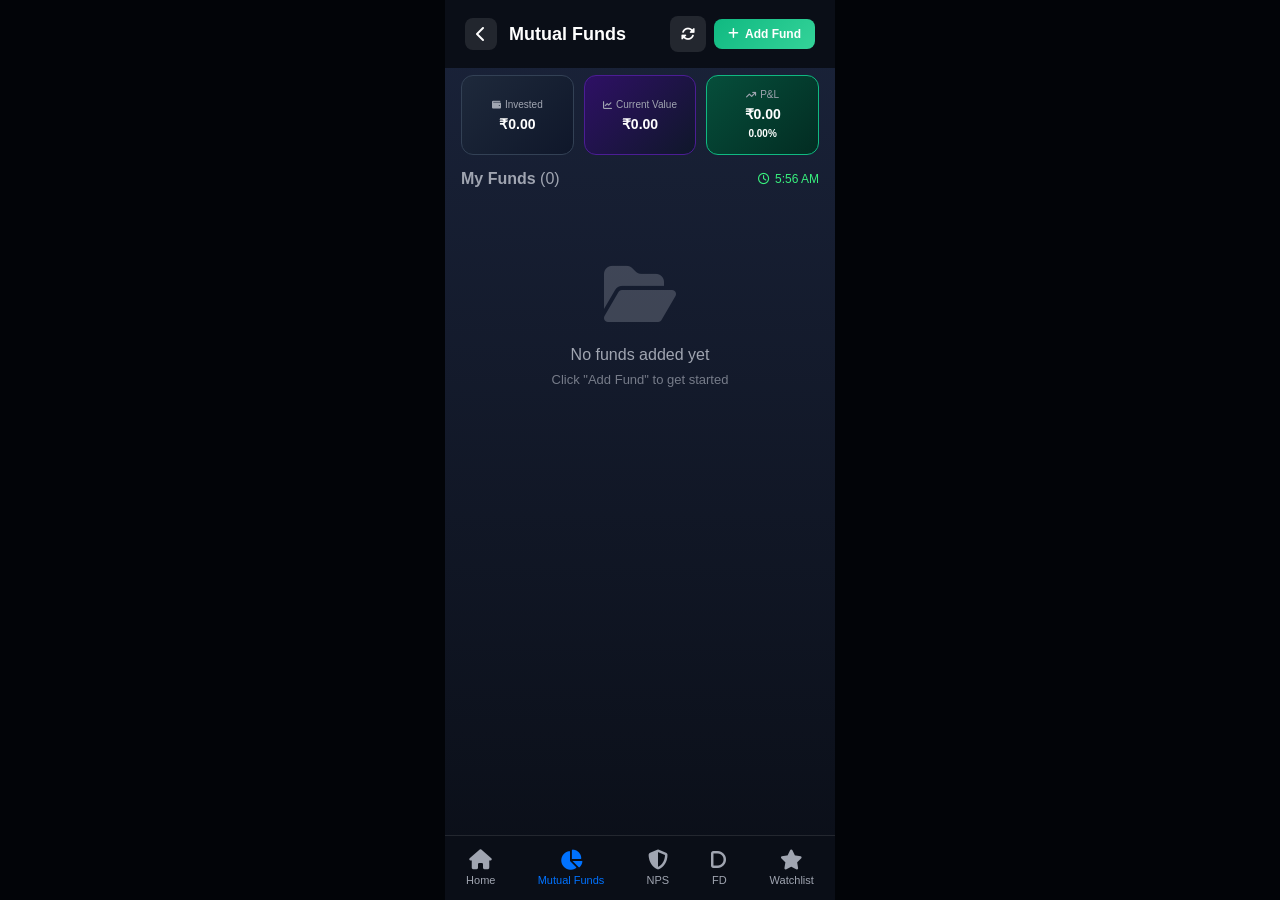
==== commit 68b5a910: "Fixed home page P&L card alignment" ====
--- a/mutual-funds.html
+++ b/mutual-funds.html
@@ -6,12 +6,18 @@
     <meta name="theme-color" content="#0a0e17">
     <meta name="apple-mobile-web-app-capable" content="yes">
     <title>Mutual Funds</title>
-    <link rel="stylesheet" href="style.css">
+    
+    <!-- CSS LINKS -->
+    <link rel="stylesheet" href="style.css">           <!-- ✅ Common Styles -->
+    <link rel="stylesheet" href="mutual-funds.css">    <!-- ✅ MF Page Specific -->
+    
     <link rel="stylesheet" href="https://cdnjs.cloudflare.com/ajax/libs/font-awesome/6.4.0/css/all.min.css">
     <link href="https://fonts.googleapis.com/css2?family=Inter:wght@300;400;500;600;700&display=swap" rel="stylesheet">
 </head>
 <body>
     <div class="mobile-frame">
+        
+        <!-- HEADER -->
         <header class="top-header">
             <div class="header-content">
                 <div class="header-left">
@@ -30,6 +36,7 @@
             </div>
         </header>
 
+        <!-- SUMMARY CARDS -->
         <div class="mf-summary-cards">
             <div class="card mf-card invested">
                 <div class="mf-card-label"><i class="fa-solid fa-wallet"></i> Invested</div>
@@ -46,6 +53,7 @@
             </div>
         </div>
 
+        <!-- CONTENT -->
         <div class="content-wrapper">
             <div class="content-spacer"></div>
             
@@ -65,6 +73,7 @@
             </section>
         </div>
 
+        <!-- BOTTOM NAV -->
         <nav class="bottom-nav">
             <div class="nav-item" onclick="window.location.href='index.html'"><i class="fa-solid fa-house"></i><span>Home</span></div>
             <div class="nav-item active"><i class="fa-solid fa-chart-pie"></i><span>Mutual Funds</span></div>
@@ -176,7 +185,7 @@
         window.onload = function() {
             loadFunds();
             updateTime();
-            setInterval(updateTime, 1000);
+            setInterval(updateTime, 60000);
         };
 
         function updateTime() {
@@ -341,16 +350,11 @@
             fund.pnlPercent = parseFloat(((fund.pnl / invested) * 100).toFixed(2));
             fund.lastUpdated = new Date().toISOString();
 
-            // Force save and re-render
             saveFunds();
             renderFunds();
             updateSummary();
             closeEditModal();
-            
-            // Force reload to show changes
-            setTimeout(() => {
-                location.reload();
-            }, 100);
+            setTimeout(() => location.reload(), 100);
         }
 
         function deleteFund(fundCode) {
--- a/style.css
+++ b/style.css
@@ -28,10 +28,9 @@
     transform: translateX(-50%);
     width: 100%;
     max-width: 390px;
-    background: #0f141f;
-    padding: 15px 20px;
+    background: #0a0e17;
+    padding: 16px 20px;
     z-index: 1000;
-    border-bottom: 1px solid rgba(255,255,255,0.1);
 }
 
 .header-content {
@@ -58,12 +57,12 @@
 }
 
 .name h1 {
-    font-size: 16px;
+    font-size: 18px;
     font-weight: 600;
 }
 
 .name p {
-    font-size: 12px;
+    font-size: 14px;
     color: #a0a5b1;
 }
 
@@ -71,9 +70,9 @@
     background: rgba(255,75,75,0.1);
     border: 1px solid rgba(255,75,75,0.4);
     color: #ff4b4b;
-    padding: 8px 14px;
+    padding: 10px 16px;
     border-radius: 8px;
-    font-size: 12px;
+    font-size: 14px;
     font-weight: 600;
     display: flex;
     align-items: center;
@@ -102,761 +101,8 @@
 }
 
 .page-title {
-    font-size: 17px;
-    font-weight: 600;
-}
-
-/* ==================== ADD FUND BUTTON ==================== */
-.add-fund-btn {
-    background: linear-gradient(135deg, #10b981, #34d399);
-    border: none;
-    color: white;
-    padding: 8px 14px;
-    border-radius: 8px;
-    font-size: 12px;
-    font-weight: 600;
-    display: flex;
-    align-items: center;
-    gap: 6px;
-    cursor: pointer;
-    transition: all 0.2s ease;
-}
-
-.add-fund-btn:active {
-    transform: scale(0.95);
-}
-
-/* ==================== SINGLE NIFTY CARD (HOME) ==================== */
-.market-indices-fixed {
-    position: fixed;
-    top: 75px;
-    left: 50%;
-    transform: translateX(-50%);
-    width: 100%;
-    max-width: 390px;
-    padding: 0 16px;
-    z-index: 999;
-}
-
-.nifty-single {
-    background: linear-gradient(135deg, #11998e, #38ef7d);
-    border-radius: 14px;
-    padding: 16px;
-    color: white;
-    width: 100%;
-}
-
-.nifty-header {
-    display: flex;
-    justify-content: space-between;
-    align-items: center;
-}
-
-.nifty-left {
-    display: flex;
-    flex-direction: column;
-    gap: 4px;
-}
-
-.nifty-single .card-header {
-    font-size: 12px;
-    display: flex;
-    align-items: center;
-    gap: 5px;
-}
-
-.nifty-single .value {
-    font-size: 22px;
-    font-weight: 700;
-}
-
-.nifty-single .change {
-    font-size: 11px;
-    background: rgba(255,255,255,0.25);
-    display: inline-flex;
-    align-items: center;
-    gap: 3px;
-    padding: 3px 8px;
-    border-radius: 8px;
-    width: fit-content;
-}
-
-.refresh-btn {
-    background: rgba(255,255,255,0.2);
-    border: none;
-    color: white;
-    width: 40px;
-    height: 40px;
-    border-radius: 10px;
-    display: flex;
-    align-items: center;
-    justify-content: center;
-    cursor: pointer;
-    font-size: 16px;
-    transition: all 0.2s ease;
-}
-
-.refresh-btn:active {
-    background: rgba(255,255,255,0.3);
-    transform: scale(0.95);
-}
-
-/* ==================== MF SUMMARY CARDS ==================== */
-.mf-summary-cards {
-    position: fixed;
-    top: 75px;
-    left: 50%;
-    transform: translateX(-50%);
-    width: 100%;
-    max-width: 390px;
-    display: grid;
-    grid-template-columns: 1fr 1fr 1fr;
-    gap: 10px;
-    padding: 0 16px;
-    z-index: 999;
-}
-
-.mf-card {
-    background: rgba(255,255,255,0.03);
-    border: 1px solid rgba(255,255,255,0.08);
-    border-radius: 12px;
-    padding: 12px;
-    display: flex;
-    flex-direction: column;
-    justify-content: center;
-    align-items: center;
-    text-align: center;
-}
-
-.mf-card.invested {
-    background: linear-gradient(135deg, #1e293b 0%, #0f172a 100%);
-    border-color: #334155;
-}
-
-.mf-card.current {
-    background: linear-gradient(135deg, #2e1065 0%, #0f172a 100%);
-    border-color: #4c1d95;
-}
-
-.mf-card.pnl {
-    background: linear-gradient(135deg, #064e3b 0%, #022c22 100%);
-    border-color: #10b981;
-}
-
-.mf-card-label {
-    font-size: 10px;
-    color: #a0a5b1;
-    margin-bottom: 6px;
-    display: flex;
-    align-items: center;
-    gap: 4px;
-}
-
-.mf-card-label i {
-    font-size: 9px;
-}
-
-.mf-card-value {
-    font-size: 14px;
-    font-weight: 700;
-    color: #ffffff;
-}
-
-.mf-card-percent {
-    font-size: 10px;
-    font-weight: 600;
-    margin-top: 4px;
-    padding: 2px 6px;
-    border-radius: 6px;
-}
-
-.mf-card-percent.up {
-    color: #38ef7d;
-    background: rgba(56,239,125,0.15);
-}
-
-.mf-card-percent.down {
-    color: #ff4b4b;
-    background: rgba(255,75,75,0.15);
-}
-
-/* ==================== NPS SUMMARY CARDS ==================== */
-.nps-summary-cards {
-    position: fixed;
-    top: 75px;
-    left: 50%;
-    transform: translateX(-50%);
-    width: 100%;
-    max-width: 390px;
-    display: grid;
-    grid-template-columns: 1fr 1fr 1fr;
-    gap: 10px;
-    padding: 0 16px;
-    z-index: 999;
-}
-
-.nps-card {
-    background: rgba(255,255,255,0.03);
-    border: 1px solid rgba(255,255,255,0.08);
-    border-radius: 12px;
-    padding: 12px;
-    display: flex;
-    flex-direction: column;
-    justify-content: center;
-    align-items: center;
-    text-align: center;
-}
-
-.nps-card.invested {
-    background: linear-gradient(135deg, #1e293b 0%, #0f172a 100%);
-    border-color: #334155;
-}
-
-.nps-card.current {
-    background: linear-gradient(135deg, #2e1065 0%, #0f172a 100%);
-    border-color: #4c1d95;
-}
-
-.nps-card.pnl {
-    background: linear-gradient(135deg, #064e3b 0%, #022c22 100%);
-    border-color: #10b981;
-}
-
-.nps-card-label {
-    font-size: 10px;
-    color: #a0a5b1;
-    margin-bottom: 6px;
-    display: flex;
-    align-items: center;
-    gap: 4px;
-}
-
-.nps-card-label i {
-    font-size: 9px;
-}
-
-.nps-card-value {
-    font-size: 14px;
-    font-weight: 700;
-    color: #ffffff;
-}
-
-.nps-card-percent {
-    font-size: 10px;
-    font-weight: 600;
-    margin-top: 4px;
-    padding: 2px 6px;
-    border-radius: 6px;
-}
-
-.nps-card-percent.up {
-    color: #38ef7d;
-    background: rgba(56,239,125,0.15);
-}
-
-.nps-card-percent.down {
-    color: #ff4b4b;
-    background: rgba(255,75,75,0.15);
-}
-
-/* Hide Old NPS Elements */
-.nps-market-cards, .nps-pl-summary, .nps-overall-return {
-    display: none;
-}
-
-/* ==================== CONTENT ==================== */
-.content-wrapper {
-    padding-top: 165px;
-    padding-bottom: 85px;
-}
-
-.content-spacer {
-    height: 10px;
-}
-
-/* ==================== SECTIONS ==================== */
-.total-value-section, .funds-section, .nps-schemes-section {
-    background: rgba(255,255,255,0.03);
-    margin: 16px;
-    padding: 20px;
-    border-radius: 18px;
-    border: 1px solid rgba(255,255,255,0.05);
-}
-
-.section-title {
-    font-size: 14px;
-    color: #a0a5b1;
-    margin-bottom: 16px;
-}
-
-.section-header {
-    display: flex;
-    justify-content: space-between;
-    align-items: center;
-    margin-bottom: 14px;
-}
-
-.fund-count {
-    color: #a0a5b1;
-    font-weight: 400;
-}
-
-.timestamp {
-    display: flex;
-    align-items: center;
-    gap: 5px;
-    font-size: 12px;
-    color: #38ef7d;
-}
-
-/* ==================== DONUT CHART ==================== */
-.donut-container {
-    display: flex;
-    justify-content: center;
-    margin-bottom: 16px;
-}
-
-.donut-chart {
-    width: 160px;
-    height: 160px;
-    border-radius: 50%;
-    position: relative;
-}
-
-.donut-inner {
-    position: absolute;
-    top: 50%;
-    left: 50%;
-    transform: translate(-50%, -50%);
-    width: 120px;
-    height: 120px;
-    background: #0a0e17;
-    border-radius: 50%;
-    display: flex;
-    flex-direction: column;
-    align-items: center;
-    justify-content: center;
-    text-align: center;
-}
-
-.donut-inner h2 {
-    font-size: 20px;
-    margin: 4px 0;
-}
-
-.donut-inner .change {
-    color: #38ef7d;
-    font-size: 12px;
-}
-
-.legend {
-    display: flex;
-    flex-wrap: wrap;
-    gap: 12px;
-    justify-content: center;
-    font-size: 11px;
-    color: #a0a5b1;
-}
-
-.legend-item {
-    display: flex;
-    align-items: center;
-    gap: 5px;
-}
-
-.dot {
-    width: 8px;
-    height: 8px;
-    border-radius: 50%;
-}
-
-/* ==================== STATS ==================== */
-.stats-grid {
-    display: flex;
-    gap: 12px;
-    padding: 0 16px;
-    margin-bottom: 20px;
-}
-
-.stat-card {
-    flex: 1;
-    padding: 14px;
-    border-radius: 14px;
-}
-
-.stat-card.invested {
-    background: linear-gradient(135deg, #1e293b, #0f172a);
-    border: 1px solid #334155;
-}
-
-.stat-card.current {
-    background: linear-gradient(135deg, #2e1065, #0f172a);
-    border: 1px solid #4c1d95;
-}
-
-.stat-card.pnl {
-    background: linear-gradient(135deg, #064e3b, #022c22);
-    border: 1px solid #10b981;
-}
-
-.stat-card .label {
-    font-size: 11px;
-    color: #a0a5b1;
-    margin-bottom: 5px;
-}
-
-.stat-card .amount {
-    font-size: 14px;
-    font-weight: 600;
-}
-
-.stat-card .sub {
-    font-size: 10px;
-    color: #a0a5b1;
-    margin-top: 3px;
-}
-
-/* ==================== QUICK ACCESS CARDS ==================== */
-.quick-access-section {
-    padding: 0 16px;
-    display: grid;
-    grid-template-columns: 1fr 1fr 1fr;
-    gap: 12px;
-    margin-bottom: 20px;
-}
-
-.quick-access-card {
-    background: rgba(255,255,255,0.03);
-    border: 1px solid rgba(255,255,255,0.05);
-    border-radius: 14px;
-    padding: 14px;
-    cursor: pointer;
-    display: flex;
-    flex-direction: column;
-    align-items: center;
-    text-align: center;
-    gap: 8px;
-    transition: all 0.2s ease;
-}
-
-.quick-access-card:active {
-    transform: scale(0.95);
-    background: rgba(255,255,255,0.05);
-}
-
-.quick-icon {
-    width: 45px;
-    height: 45px;
-    border-radius: 12px;
-    display: flex;
-    align-items: center;
-    justify-content: center;
-    font-size: 20px;
-}
-
-.mutual-funds-icon {
-    background: linear-gradient(135deg, #0072ff, #00c6ff);
-}
-
-.nps-icon {
-    background: linear-gradient(135deg, #6366f1, #8b5cf6);
-}
-
-.fd-icon {
-    background: linear-gradient(135deg, #f59e0b, #fbbf24);
-}
-
-.quick-info h3 {
-    font-size: 12px;
-    font-weight: 600;
-}
-
-.quick-info p {
-    font-size: 10px;
-    color: #a0a5b1;
-}
-
-.quick-arrow {
-    color: #a0a5b1;
-    font-size: 12px;
-    margin-top: 4px;
-}
-
-/* ==================== FUND CARDS ==================== */
-.fund-card {
-    background: rgba(255,255,255,0.03);
-    border: 1px solid rgba(255,255,255,0.08);
-    border-radius: 16px;
-    padding: 16px;
-    margin-bottom: 16px;
-}
-
-.fund-card.profit {
-    border-color: rgba(56,239,125,0.3);
-}
-
-.fund-card.loss {
-    border-color: rgba(255,75,75,0.3);
-}
-
-.fund-header {
-    display: flex;
-    justify-content: space-between;
-    align-items: center;
-    margin-bottom: 10px;
-}
-
-.fund-code {
-    font-size: 10px;
-    color: #a0a5b1;
-}
-
-.fund-actions {
-    display: flex;
-    gap: 6px;
-}
-
-.action-btn {
-    width: 26px;
-    height: 26px;
-    border-radius: 7px;
-    background: rgba(255,255,255,0.05);
-    border: none;
-    color: #a0a5b1;
-    display: flex;
-    align-items: center;
-    justify-content: center;
-    cursor: pointer;
-}
-
-.fund-name {
-    font-size: 13px;
-    font-weight: 600;
-    margin-bottom: 14px;
-    line-height: 1.4;
-}
-
-.fund-details {
-    display: grid;
-    grid-template-columns: 1fr 1fr;
-    gap: 16px;
-    margin-bottom: 16px;
-}
-
-.detail-item .label {
-    font-size: 10px;
-    color: #a0a5b1;
-}
-
-.detail-item .value {
-    font-size: 13px;
-    font-weight: 600;
-}
-
-.fund-footer {
-    display: flex;
-    align-items: center;
-    gap: 10px;
-    flex-wrap: wrap;
-    padding-top: 12px;
-    border-top: 1px solid rgba(255,255,255,0.05);
-}
-
-.fund-footer .pnl {
-    display: flex;
-    align-items: center;
-    gap: 4px;
-    font-size: 11px;
-    font-weight: 600;
-}
-
-.fund-card.profit .pnl { color: #38ef7d; }
-.fund-card.loss .pnl { color: #ff4b4b; }
-
-.fund-footer .xirr {
-    background: rgba(255,255,255,0.08);
-    padding: 3px 8px;
-    border-radius: 6px;
-    font-size: 10px;
-    color: #a0a5b1;
-}
-
-.fund-footer .percentage {
-    padding: 3px 8px;
-    border-radius: 6px;
-    font-size: 10px;
-    font-weight: 600;
-}
-
-.fund-footer .percentage.positive {
-    background: rgba(56,239,125,0.2);
-    color: #38ef7d;
-}
-
-.fund-footer .percentage.negative {
-    background: rgba(255,75,75,0.2);
-    color: #ff4b4b;
-}
-
-/* ==================== NPS HEADER ==================== */
-.nps-header {
-    background: linear-gradient(135deg, #1a1f3a, #0f141f);
-}
-
-.nps-title-section {
-    display: flex;
-    align-items: center;
-    gap: 12px;
-}
-
-.nps-icon {
-    width: 45px;
-    height: 45px;
-    border-radius: 50%;
-    background: linear-gradient(135deg, #ffd700, #ffaa00);
-    display: flex;
-    align-items: center;
-    justify-content: center;
-    font-size: 20px;
-    color: #1a1f3a;
-}
-
-.nps-title h1 {
-    font-size: 14px;
-    font-weight: 600;
-    line-height: 1.3;
-}
-
-.nps-title p {
-    font-size: 11px;
-    color: #a0a5b1;
-}
-
-.nps-meta {
-    font-size: 10px;
-    color: #a0a5b1;
-    opacity: 0.7;
-}
-
-.explore-btn {
-    background: linear-gradient(135deg, #6366f1, #8b5cf6);
-    border: none;
-    color: white;
-    padding: 8px 14px;
-    border-radius: 8px;
-    font-size: 11px;
-    font-weight: 600;
-    cursor: pointer;
-}
-
-/* ==================== NPS SCHEMES ==================== */
-.nps-schemes-section {
-    padding: 0 16px;
-    margin-bottom: 20px;
-}
-
-.scheme-card {
-    background: rgba(255,255,255,0.03);
-    border: 1px solid rgba(255,255,255,0.08);
-    border-radius: 14px;
-    padding: 14px;
-    margin-bottom: 14px;
-    position: relative;
-}
-
-.scheme-indicator {
-    position: absolute;
-    left: 0;
-    top: 12px;
-    bottom: 12px;
-    width: 4px;
-    border-radius: 4px;
-}
-
-.scheme-indicator.equity {
-    background: linear-gradient(180deg, #6366f1, #8b5cf6);
-}
-
-.scheme-indicator.govt {
-    background: linear-gradient(180deg, #ffaa00, #ff8800);
-}
-
-.scheme-header {
-    display: flex;
-    justify-content: space-between;
-    align-items: flex-start;
-    margin-bottom: 10px;
-}
-
-.scheme-title h3 {
-    font-size: 13px;
-    font-weight: 600;
-    margin-bottom: 3px;
-}
-
-.scheme-code {
-    font-size: 10px;
-    color: #a0a5b1;
-    margin-bottom: 2px;
-}
-
-.scheme-percentage {
-    font-size: 10px;
-    color: #a0a5b1;
-}
-
-.scheme-value {
-    text-align: right;
-}
-
-.scheme-value h3 {
-    font-size: 13px;
-    font-weight: 600;
-    margin-bottom: 3px;
-}
-
-.scheme-returns {
-    font-size: 10px;
-    display: flex;
-    align-items: center;
-    justify-content: flex-end;
-    gap: 3px;
-    color: #38ef7d;
-}
-
-.edit-btn {
-    background: none;
-    border: none;
-    color: #6366f1;
-    cursor: pointer;
-    padding: 3px;
-    font-size: 10px;
-}
-
-.scheme-footer {
-    display: flex;
-    justify-content: space-between;
-    align-items: center;
-    padding-top: 10px;
-    border-top: 1px solid rgba(255,255,255,0.05);
-}
-
-.scheme-units {
-    font-size: 10px;
-    color: #a0a5b1;
-}
-
-.nav-refresh-btn {
-    background: rgba(99,102,241,0.15);
-    border: 1px solid rgba(99,102,241,0.3);
-    color: #6366f1;
-    padding: 5px 10px;
-    border-radius: 6px;
-    font-size: 9px;
-    display: flex;
-    align-items: center;
-    gap: 3px;
-    cursor: pointer;
+    font-size: 18px;
+    font-weight: 600;
 }
 
 /* ==================== BOTTOM NAV ==================== */
@@ -867,12 +113,12 @@
     transform: translateX(-50%);
     width: 100%;
     max-width: 390px;
-    background: rgba(10,14,23,0.98);
+    background: #0a0e17;
     border-top: 1px solid rgba(255,255,255,0.1);
     display: flex;
     justify-content: space-around;
     align-items: center;
-    padding: 12px 0;
+    padding: 14px 0;
     z-index: 1000;
 }
 
@@ -880,21 +126,57 @@
     display: flex;
     flex-direction: column;
     align-items: center;
-    gap: 3px;
+    gap: 4px;
     color: #a0a5b1;
-    font-size: 10px;
-    cursor: pointer;
+    font-size: 11px;
+    cursor: pointer;
+    transition: color 0.15s ease;
 }
 
 .nav-item i {
-    font-size: 18px;
+    font-size: 20px;
 }
 
 .nav-item.active {
     color: #0072ff;
 }
 
-/* ==================== ADD FUND MODAL ==================== */
+/* ==================== CONTENT ==================== */
+.content-wrapper {
+    padding-top: 160px;
+    padding-bottom: 85px;
+}
+
+.content-spacer {
+    height: 10px;
+}
+
+/* ==================== CARDS ==================== */
+.card {
+    border-radius: 14px;
+}
+
+/* ==================== BUTTONS ==================== */
+.action-btn {
+    width: 26px;
+    height: 26px;
+    border-radius: 6px;
+    background: rgba(255,255,255,0.05);
+    border: none;
+    color: #a0a5b1;
+    display: flex;
+    align-items: center;
+    justify-content: center;
+    cursor: pointer;
+    font-size: 11px;
+}
+
+.action-btn.delete:hover {
+    background: rgba(255,75,75,0.2);
+    color: #ff4b4b;
+}
+
+/* ==================== MODAL ==================== */
 .modal {
     display: none;
     position: fixed;
@@ -904,7 +186,6 @@
     width: 100%;
     height: 100%;
     background-color: rgba(0, 0, 0, 0.6);
-    backdrop-filter: blur(5px);
     align-items: center;
     justify-content: center;
 }
@@ -916,20 +197,7 @@
     max-width: 500px;
     max-height: 90vh;
     overflow-y: auto;
-    box-shadow: 0 20px 60px rgba(0, 0, 0, 0.3);
-    animation: modalSlideIn 0.3s ease;
     color: #111827;
-}
-
-@keyframes modalSlideIn {
-    from {
-        opacity: 0;
-        transform: translateY(-50px);
-    }
-    to {
-        opacity: 1;
-        transform: translateY(0);
-    }
 }
 
 .modal-header {
@@ -943,7 +211,6 @@
 .modal-header h2 {
     font-size: 18px;
     font-weight: 600;
-    color: #111827;
     margin-bottom: 4px;
 }
 
@@ -964,15 +231,13 @@
     align-items: center;
     justify-content: center;
     border-radius: 8px;
-    transition: all 0.2s ease;
 }
 
 .modal-close:hover {
     background: #f3f4f6;
-    color: #111827;
-}
-
-/* Search Container */
+}
+
+/* ==================== INPUTS ==================== */
 .search-container {
     padding: 20px;
     display: flex;
@@ -986,7 +251,6 @@
     border-radius: 12px;
     font-size: 14px;
     outline: none;
-    transition: all 0.2s ease;
 }
 
 .search-input:focus {
@@ -1005,11 +269,84 @@
     align-items: center;
     gap: 6px;
     cursor: pointer;
-    transition: all 0.2s ease;
-}
-
-.search-btn:active {
-    transform: scale(0.95);
+}
+
+.input-group {
+    padding: 0 20px 16px;
+}
+
+.input-group label {
+    display: block;
+    font-size: 13px;
+    font-weight: 600;
+    color: #374151;
+    margin-bottom: 8px;
+}
+
+.amount-input {
+    width: 100%;
+    padding: 12px 16px;
+    border: 2px solid #e5e7eb;
+    border-radius: 12px;
+    font-size: 14px;
+    outline: none;
+}
+
+.amount-input:focus {
+    border-color: #10b981;
+}
+
+.add-to-portfolio-btn {
+    background: linear-gradient(135deg, #10b981, #34d399);
+    border: none;
+    color: white;
+    padding: 14px 20px;
+    margin: 0 20px 20px;
+    border-radius: 12px;
+    font-size: 15px;
+    font-weight: 600;
+    display: flex;
+    align-items: center;
+    justify-content: center;
+    gap: 8px;
+    cursor: pointer;
+    width: calc(100% - 40px);
+}
+
+.selected-fund {
+    background: #f0fdf4;
+    border: 2px solid #10b981;
+    border-radius: 12px;
+    padding: 16px;
+    margin: 0 20px 20px;
+    display: flex;
+    align-items: center;
+    gap: 12px;
+}
+
+.fund-check {
+    color: #10b981;
+    font-size: 24px;
+}
+
+.fund-info h3 {
+    font-size: 14px;
+    font-weight: 600;
+    margin-bottom: 4px;
+}
+
+.fund-nav {
+    font-size: 12px;
+    color: #6b7280;
+}
+
+.remove-fund {
+    margin-left: auto;
+    background: none;
+    border: none;
+    color: #ef4444;
+    font-size: 20px;
+    cursor: pointer;
 }
 
 .search-results {
@@ -1025,11 +362,6 @@
     align-items: center;
     gap: 12px;
     cursor: pointer;
-    transition: all 0.2s ease;
-}
-
-.search-result-item:hover {
-    background: #dcfce7;
 }
 
 .result-check {
@@ -1040,7 +372,6 @@
 .result-info h4 {
     font-size: 14px;
     font-weight: 600;
-    color: #111827;
     margin-bottom: 4px;
 }
 
@@ -1063,332 +394,4 @@
     padding: 20px;
     background: #fef2f2;
     border-radius: 8px;
-}
-
-/* Selected Fund */
-.selected-fund {
-    background: #f0fdf4;
-    border: 2px solid #10b981;
-    border-radius: 12px;
-    padding: 16px;
-    margin: 0 20px 20px;
-    display: flex;
-    align-items: center;
-    gap: 12px;
-}
-
-.fund-check {
-    color: #10b981;
-    font-size: 24px;
-}
-
-.fund-info h3 {
-    font-size: 14px;
-    font-weight: 600;
-    color: #111827;
-    margin-bottom: 4px;
-}
-
-.fund-nav {
-    font-size: 12px;
-    color: #6b7280;
-}
-
-.remove-fund {
-    margin-left: auto;
-    background: none;
-    border: none;
-    color: #ef4444;
-    font-size: 20px;
-    cursor: pointer;
-}
-
-/* Input Group */
-.input-group {
-    padding: 0 20px 16px;
-}
-
-.input-group label {
-    display: block;
-    font-size: 13px;
-    font-weight: 600;
-    color: #374151;
-    margin-bottom: 8px;
-}
-
-.amount-input {
-    width: 100%;
-    padding: 12px 16px;
-    border: 2px solid #e5e7eb;
-    border-radius: 12px;
-    font-size: 14px;
-    outline: none;
-    transition: all 0.2s ease;
-}
-
-.amount-input:focus {
-    border-color: #10b981;
-}
-
-/* Add to Portfolio Button */
-.add-to-portfolio-btn {
-    background: linear-gradient(135deg, #10b981, #34d399);
-    border: none;
-    color: white;
-    padding: 14px 20px;
-    margin: 0 20px 20px;
-    border-radius: 12px;
-    font-size: 15px;
-    font-weight: 600;
-    display: flex;
-    align-items: center;
-    justify-content: center;
-    gap: 8px;
-    cursor: pointer;
-    transition: all 0.2s ease;
-    width: calc(100% - 40px);
-}
-
-.add-to-portfolio-btn:active {
-    transform: scale(0.98);
-}
-
-/* Responsive Modal */
-@media (max-width: 480px) {
-    .modal-content {
-        width: 95%;
-        max-height: 95vh;
-    }
-}/* ==================== HEADER ACTIONS ==================== */
-.header-actions {
-    display: flex;
-    align-items: center;
-    gap: 8px;
-}
-
-.refresh-nav-btn {
-    background: rgba(255,255,255,0.1);
-    border: none;
-    color: white;
-    width: 36px;
-    height: 36px;
-    border-radius: 8px;
-    display: flex;
-    align-items: center;
-    justify-content: center;
-    cursor: pointer;
-    font-size: 14px;
-    transition: all 0.2s ease;
-}
-
-.refresh-nav-btn:hover {
-    background: rgba(255,255,255,0.2);
-}
-
-.refresh-nav-btn:active {
-    transform: scale(0.95);
-}
-
-/* Empty State */
-#emptyState {
-    text-align: center;
-    padding: 60px 20px;
-    color: #a0a5b1;
-}
-
-#emptyState i {
-    font-size: 64px;
-    margin-bottom: 20px;
-    opacity: 0.3;
-}
-
-#emptyState p {
-    font-size: 16px;
-    margin-bottom: 8px;
-}
-
-#emptyState p:last-child {
-    font-size: 13px;
-    opacity: 0.7;
-}
-
-/* Fund Card Last Updated */
-.fund-card p:last-of-type {
-    font-size: 10px;
-    color: #6b7280;
-    margin-top: 10px;
-    text-align: right;
-}
-
-/* Modal Animations */
-.modal {
-    animation: fadeIn 0.3s ease;
-}
-
-@keyframes fadeIn {
-    from { opacity: 0; }
-    to { opacity: 1; }
-}
-
-/* Search Result AMFI Code */
-.result-info p:last-child {
-    font-size: 11px;
-    color: #9ca3af;
-    margin-top: 2px;
-}
-
-/* Responsive adjustments */
-@media (max-width: 380px) {
-    .header-actions {
-        gap: 6px;
-    }
-    
-    .add-fund-btn span {
-        display: none;
-    }
-    
-    .add-fund-btn {
-        padding: 8px 10px;
-    }
-}/* ==================== FUND CARDS - WIDE & COMPACT ==================== */
-.fund-card {
-    background: rgba(255,255,255,0.03);
-    border: 1px solid rgba(255,255,255,0.08);
-    border-radius: 14px;
-    padding: 12px 16px;
-    margin: 10px 8px;
-    width: calc(100% - 16px);
-}
-
-.fund-card.profit {
-    border-color: rgba(56,239,125,0.3);
-    box-shadow: 0 0 20px rgba(56,239,125,0.08);
-}
-
-.fund-card.loss {
-    border-color: rgba(255,75,75,0.3);
-    box-shadow: 0 0 20px rgba(255,75,75,0.08);
-}
-
-.fund-header {
-    display: flex;
-    justify-content: space-between;
-    align-items: center;
-    margin-bottom: 8px;
-}
-
-.fund-code {
-    font-size: 9px;
-    color: #a0a5b1;
-}
-
-.fund-actions {
-    display: flex;
-    gap: 6px;
-}
-
-.action-btn {
-    width: 24px;
-    height: 24px;
-    border-radius: 5px;
-    background: rgba(255,255,255,0.05);
-    border: none;
-    color: #a0a5b1;
-    display: flex;
-    align-items: center;
-    justify-content: center;
-    cursor: pointer;
-    font-size: 10px;
-}
-
-.action-btn.delete:hover {
-    background: rgba(255,75,75,0.2);
-    color: #ff4b4b;
-}
-
-.fund-name {
-    font-size: 12px;
-    font-weight: 600;
-    margin-bottom: 10px;
-    line-height: 1.3;
-    color: #ffffff;
-}
-
-/* Compact 2-row layout */
-.fund-details {
-    display: flex;
-    flex-direction: column;
-    gap: 8px;
-    margin-bottom: 10px;
-    padding: 10px;
-    background: rgba(255,255,255,0.02);
-    border-radius: 8px;
-}
-
-.detail-row {
-    display: grid;
-    grid-template-columns: 1fr 1fr;
-    gap: 10px;
-}
-
-.detail-item {
-    display: flex;
-    flex-direction: column;
-    gap: 2px;
-}
-
-.detail-item .label {
-    font-size: 8px;
-    color: #a0a5b1;
-    text-transform: uppercase;
-    letter-spacing: 0.3px;
-}
-
-.detail-item .value {
-    font-size: 11px;
-    font-weight: 600;
-    color: #ffffff;
-}
-
-.fund-footer {
-    display: flex;
-    align-items: center;
-    justify-content: space-between;
-    padding-top: 8px;
-    border-top: 1px solid rgba(255,255,255,0.05);
-}
-
-.fund-footer .pnl {
-    display: flex;
-    align-items: center;
-    gap: 4px;
-    font-size: 10px;
-    font-weight: 600;
-}
-
-.fund-card.profit .pnl { color: #38ef7d; }
-.fund-card.loss .pnl { color: #ff4b4b; }
-
-.fund-footer .percentage {
-    padding: 2px 6px;
-    border-radius: 5px;
-    font-size: 9px;
-    font-weight: 600;
-}
-
-.fund-footer .percentage.positive {
-    background: rgba(56,239,125,0.2);
-    color: #38ef7d;
-}
-
-.fund-footer .percentage.negative {
-    background: rgba(255,75,75,0.2);
-    color: #ff4b4b;
-}
-
-/* Responsive - 2 columns on small screens */
-@media (max-width: 350px) {
-    .fund-details {
-        grid-template-columns: repeat(2, 1fr);
-    }
 }
--- a/mutual-funds.css
+++ b/mutual-funds.css
@@ -0,0 +1,290 @@
+/* ==================== MF SUMMARY CARDS - FIXED ==================== */
+.mf-summary-cards {
+    position: fixed;
+    top: 75px;
+    left: 50%;
+    transform: translateX(-50%);
+    width: 100%;
+    max-width: 390px;
+    display: grid;
+    grid-template-columns: 1fr 1fr 1fr;
+    gap: 10px;
+    padding: 0 16px;
+    z-index: 999;
+}
+
+.mf-card {
+    background: rgba(255,255,255,0.03);
+    border: 1px solid rgba(255,255,255,0.08);
+    border-radius: 12px;
+    padding: 12px;
+    display: flex;
+    flex-direction: column;
+    justify-content: center;
+    align-items: center;
+    text-align: center;
+    min-height: 80px;
+}
+
+.mf-card.invested {
+    background: linear-gradient(135deg, #1e293b 0%, #0f172a 100%);
+    border-color: #334155;
+}
+
+.mf-card.current {
+    background: linear-gradient(135deg, #2e1065 0%, #0f172a 100%);
+    border-color: #4c1d95;
+}
+
+.mf-card.pnl {
+    background: linear-gradient(135deg, #064e3b 0%, #022c22 100%);
+    border-color: #10b981;
+}
+
+.mf-card.pnl.profit {
+    background: linear-gradient(135deg, #064e3b 0%, #022c22 100%);
+    border-color: #10b981;
+}
+
+.mf-card.pnl.loss {
+    background: linear-gradient(135deg, #450a0a 0%, #1c1917 100%);
+    border-color: #ef4444;
+}
+
+.mf-card-label {
+    font-size: 10px;
+    color: #a0a5b1;
+    margin-bottom: 6px;
+    display: flex;
+    align-items: center;
+    gap: 4px;
+}
+
+.mf-card-label i {
+    font-size: 9px;
+}
+
+.mf-card-value {
+    font-size: 14px;
+    font-weight: 700;
+    color: #ffffff;
+}
+
+.mf-card-percent {
+    font-size: 10px;
+    font-weight: 600;
+    margin-top: 4px;
+    padding: 2px 6px;
+    border-radius: 6px;
+}
+
+.mf-card-percent.up {
+    color: #38ef7d;
+    background: rgba(56,239,125,0.15);
+}
+
+.mf-card-percent.down {
+    color: #ff4b4b;
+    background: rgba(255,75,75,0.15);
+}
+
+/* ==================== FUNDS SECTION ==================== */
+.funds-section {
+    padding: 0 16px;
+    margin-bottom: 20px;
+}
+
+.section-header {
+    display: flex;
+    justify-content: space-between;
+    align-items: center;
+    margin-bottom: 14px;
+}
+
+.section-title {
+    font-size: 16px;
+    color: #a0a5b1;
+}
+
+.fund-count {
+    color: #a0a5b1;
+    font-weight: 400;
+}
+
+.timestamp {
+    display: flex;
+    align-items: center;
+    gap: 5px;
+    font-size: 12px;
+    color: #38ef7d;
+}
+
+/* ==================== FUND CARDS ==================== */
+.fund-card {
+    background: rgba(255,255,255,0.03);
+    border: 1px solid rgba(255,255,255,0.08);
+    border-radius: 14px;
+    padding: 12px 16px;
+    margin: 10px 8px;
+    width: calc(100% - 16px);
+}
+
+.fund-card.profit {
+    border-color: rgba(56,239,125,0.3);
+}
+
+.fund-card.loss {
+    border-color: rgba(255,75,75,0.3);
+}
+
+.fund-header {
+    display: flex;
+    justify-content: space-between;
+    align-items: center;
+    margin-bottom: 8px;
+}
+
+.fund-code {
+    font-size: 9px;
+    color: #a0a5b1;
+}
+
+.fund-actions {
+    display: flex;
+    gap: 6px;
+}
+
+.fund-name {
+    font-size: 12px;
+    font-weight: 600;
+    margin-bottom: 10px;
+    line-height: 1.3;
+}
+
+.fund-details {
+    display: flex;
+    flex-direction: column;
+    gap: 8px;
+    margin-bottom: 10px;
+    padding: 10px;
+    background: rgba(255,255,255,0.02);
+    border-radius: 8px;
+}
+
+.detail-row {
+    display: grid;
+    grid-template-columns: 1fr 1fr;
+    gap: 10px;
+}
+
+.detail-item {
+    display: flex;
+    flex-direction: column;
+    gap: 2px;
+}
+
+.detail-item .label {
+    font-size: 8px;
+    color: #a0a5b1;
+    text-transform: uppercase;
+    letter-spacing: 0.3px;
+}
+
+.detail-item .value {
+    font-size: 11px;
+    font-weight: 600;
+}
+
+.fund-footer {
+    display: flex;
+    align-items: center;
+    justify-content: space-between;
+    padding-top: 8px;
+    border-top: 1px solid rgba(255,255,255,0.05);
+}
+
+.fund-footer .pnl {
+    display: flex;
+    align-items: center;
+    gap: 4px;
+    font-size: 10px;
+    font-weight: 600;
+}
+
+.fund-card.profit .pnl { color: #38ef7d; }
+.fund-card.loss .pnl { color: #ff4b4b; }
+
+.fund-footer .percentage {
+    padding: 2px 6px;
+    border-radius: 5px;
+    font-size: 9px;
+    font-weight: 600;
+}
+
+.fund-footer .percentage.positive {
+    background: rgba(56,239,125,0.2);
+    color: #38ef7d;
+}
+
+.fund-footer .percentage.negative {
+    background: rgba(255,75,75,0.2);
+    color: #ff4b4b;
+}
+
+/* ==================== EMPTY STATE ==================== */
+#emptyState {
+    text-align: center;
+    padding: 60px 20px;
+    color: #a0a5b1;
+}
+
+#emptyState i {
+    font-size: 64px;
+    margin-bottom: 20px;
+    opacity: 0.3;
+}
+
+#emptyState p {
+    font-size: 16px;
+    margin-bottom: 8px;
+}
+
+#emptyState p:last-child {
+    font-size: 13px;
+    opacity: 0.7;
+}
+
+/* ==================== HEADER ACTIONS ==================== */
+.header-actions {
+    display: flex;
+    align-items: center;
+    gap: 8px;
+}
+
+.refresh-nav-btn {
+    background: rgba(255,255,255,0.1);
+    border: none;
+    color: white;
+    width: 36px;
+    height: 36px;
+    border-radius: 8px;
+    display: flex;
+    align-items: center;
+    justify-content: center;
+    cursor: pointer;
+    font-size: 14px;
+}
+
+.add-fund-btn {
+    background: linear-gradient(135deg, #10b981, #34d399);
+    border: none;
+    color: white;
+    padding: 8px 14px;
+    border-radius: 8px;
+    font-size: 12px;
+    font-weight: 600;
+    display: flex;
+    align-items: center;
+    gap: 6px;
+    cursor: pointer;
+}
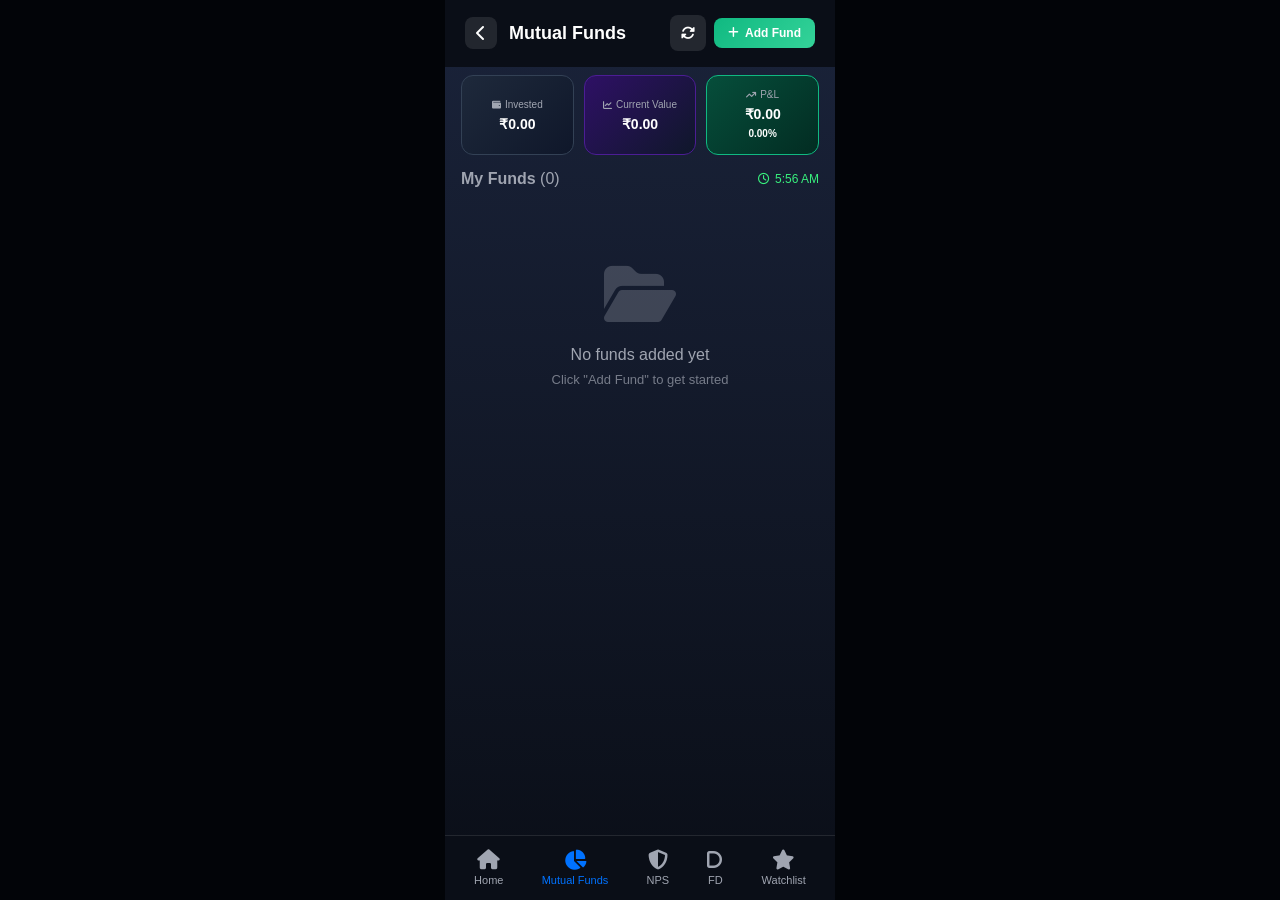
==== commit 374a5c39: "Fixed header overlap with dynamic island/notch" ====
--- a/mutual-funds.html
+++ b/mutual-funds.html
@@ -2,14 +2,21 @@
 <html lang="en">
 <head>
     <meta charset="UTF-8">
-    <meta name="viewport" content="width=device-width, initial-scale=1.0, maximum-scale=1.0, user-scalable=no">
+    <meta name="viewport" content="width=device-width, initial-scale=1.0, maximum-scale=1.0, user-scalable=no, viewport-fit=cover">
     <meta name="theme-color" content="#0a0e17">
     <meta name="apple-mobile-web-app-capable" content="yes">
-    <title>Mutual Funds</title>
-    
-    <!-- CSS LINKS -->
-    <link rel="stylesheet" href="style.css">           <!-- ✅ Common Styles -->
-    <link rel="stylesheet" href="mutual-funds.css">    <!-- ✅ MF Page Specific -->
+    <meta name="apple-mobile-web-app-status-bar-style" content="black-translucent">
+    <meta name="mobile-web-app-capable" content="yes">
+    <meta name="application-name" content="Finance App">
+    <meta name="viewport" content="width=device-width, initial-scale=1.0, maximum-scale=1.0, user-scalable=no, viewport-fit=cover">
+
+    <title>Mutual Funds - Finance Dashboard</title>
+    
+    <link rel="manifest" href="manifest.json">
+    <link rel="apple-touch-icon" href="icons/icon-192.png">
+    
+    <link rel="stylesheet" href="style.css">
+    <link rel="stylesheet" href="mutual-funds.css">
     
     <link rel="stylesheet" href="https://cdnjs.cloudflare.com/ajax/libs/font-awesome/6.4.0/css/all.min.css">
     <link href="https://fonts.googleapis.com/css2?family=Inter:wght@300;400;500;600;700&display=swap" rel="stylesheet">
@@ -83,91 +90,61 @@
         </nav>
 
         <!-- ADD FUND MODAL -->
-        <div id="addFundModal" class="modal" style="display: none;">
-            <div class="modal-content">
-                <div class="modal-header">
-                    <div>
-                        <h2>Add Fund to Portfolio</h2>
-                        <p>Search by name or AMFI code</p>
-                    </div>
-                    <button class="modal-close" onclick="closeAddFundModal()"><i class="fa-solid fa-xmark"></i></button>
-                </div>
-
-                <div id="searchStep">
-                    <div class="search-container">
-                        <input type="text" id="fundSearchInput" placeholder="Type fund name or AMFI code..." class="search-input">
-                        <button class="search-btn" onclick="searchFund()">
-                            <i class="fa-solid fa-magnifying-glass"></i>
-                            <span>Search</span>
-                        </button>
-                    </div>
-                    <div id="searchResults" class="search-results"></div>
-                    <p class="hint-text">Select a fund above to continue</p>
-                </div>
-
-                <div id="fundDetailsStep" style="display: none;">
-                    <div class="selected-fund" id="selectedFundInfo">
-                        <div class="fund-check"><i class="fa-solid fa-check-circle"></i></div>
-                        <div class="fund-info">
-                            <h3 id="selectedFundName">Fund Name</h3>
-                            <p class="fund-nav">Current NAV: <span id="selectedFundNAV">₹0.00</span></p>
-                        </div>
-                        <button class="remove-fund" onclick="resetSearch()"><i class="fa-solid fa-xmark"></i></button>
-                    </div>
-
-                    <div class="input-group">
-                        <label>₹ Invested Amount</label>
-                        <input type="number" id="investedAmount" placeholder="e.g. 50000" class="amount-input">
-                    </div>
-
-                    <div class="input-group">
-                        <label># Units</label>
-                        <input type="number" id="unitsInput" placeholder="e.g. 123.456" class="amount-input" step="0.001">
-                    </div>
-
-                    <button class="add-to-portfolio-btn" onclick="addToPortfolio()">
-                        <i class="fa-solid fa-plus"></i>
-                        <span>Add to Portfolio</span>
-                    </button>
-                </div>
-            </div>
+<div id="addFundModal" class="modal" style="display: none;">
+    <div class="modal-content">
+        <div class="modal-header">
+            <div>
+                <h2>Add Fund to Portfolio</h2>
+                <p>Search by name or AMFI code</p>
+            </div>
+            <button class="modal-close" onclick="closeAddFundModal()" type="button">
+                <i class="fa-solid fa-xmark"></i>
+            </button>
         </div>
 
-        <!-- EDIT FUND MODAL -->
-        <div id="editFundModal" class="modal" style="display: none;">
-            <div class="modal-content">
-                <div class="modal-header">
-                    <div>
-                        <h2>Edit Fund</h2>
-                        <p>Update your investment details</p>
-                    </div>
-                    <button class="modal-close" onclick="closeEditModal()"><i class="fa-solid fa-xmark"></i></button>
-                </div>
-
-                <div class="selected-fund">
-                    <div class="fund-info" style="flex: 1;">
-                        <h3 id="editFundName">Fund Name</h3>
-                        <p class="fund-nav">Code: <span id="editFundCode">000000</span></p>
-                    </div>
-                </div>
-
-                <div class="input-group">
-                    <label>₹ Invested Amount</label>
-                    <input type="number" id="editInvestedAmount" class="amount-input">
-                </div>
-
-                <div class="input-group">
-                    <label># Units</label>
-                    <input type="number" id="editUnitsInput" class="amount-input" step="0.001">
-                </div>
-
-                <button class="add-to-portfolio-btn" onclick="saveEdit()">
-                    <i class="fa-solid fa-check"></i>
-                    <span>Save Changes</span>
+        <!-- Step 1: Search -->
+        <div id="searchStep">
+            <div class="search-container">
+                <input type="text" id="fundSearchInput" placeholder="Type fund name or AMFI code..." class="search-input">
+                <button class="search-btn" onclick="searchFund()" type="button">
+                    <i class="fa-solid fa-magnifying-glass"></i>
+                    <span>Search</span>
                 </button>
             </div>
+            <div id="searchResults" class="search-results"></div>
+            <p class="hint-text">Select a fund above to continue</p>
+        </div>
+
+        <!-- Step 2: Fund Details -->
+        <div id="fundDetailsStep" style="display: none;">
+            <div class="selected-fund" id="selectedFundInfo">
+                <div class="fund-check"><i class="fa-solid fa-check-circle"></i></div>
+                <div class="fund-info">
+                    <h3 id="selectedFundName">Fund Name</h3>
+                    <p class="fund-nav">Current NAV: <span id="selectedFundNAV">₹0.00</span></p>
+                </div>
+                <button class="remove-fund" onclick="resetSearch()" type="button">
+                    <i class="fa-solid fa-xmark"></i>
+                </button>
+            </div>
+
+            <div class="input-group">
+                <label>₹ Invested Amount</label>
+                <input type="number" id="investedAmount" placeholder="e.g. 50000" class="amount-input">
+            </div>
+
+            <div class="input-group">
+                <label># Units</label>
+                <input type="number" id="unitsInput" placeholder="e.g. 123.456" class="amount-input" step="0.001">
+            </div>
+
+            <button class="add-to-portfolio-btn" onclick="addToPortfolio()" type="button">
+                <i class="fa-solid fa-plus"></i>
+                <span>Add to Portfolio</span>
+            </button>
         </div>
     </div>
+</div>
 
     <script>
         const fundDatabase = {
@@ -207,93 +184,195 @@
             }
         }
 
-        function saveFunds() {
-            localStorage.setItem('mutualFunds', JSON.stringify(fundsList));
-        }
-
-        function openAddFundModal() {
-            document.getElementById('addFundModal').style.display = 'flex';
-            document.getElementById('fundSearchInput').value = '';
-            document.getElementById('searchResults').innerHTML = '';
-            document.getElementById('searchStep').style.display = 'block';
-            document.getElementById('fundDetailsStep').style.display = 'none';
-            selectedFund = null;
-        }
-
-        function closeAddFundModal() {
-            document.getElementById('addFundModal').style.display = 'none';
-        }
-
-        function openEditModal(fundCode) {
-            const fund = fundsList.find(f => f.code === fundCode);
-            if (!fund) return;
-
-            editingFundCode = fundCode;
-            document.getElementById('editFundName').textContent = fund.name;
-            document.getElementById('editFundCode').textContent = fund.code;
-            document.getElementById('editInvestedAmount').value = fund.invested;
-            document.getElementById('editUnitsInput').value = fund.units;
-            document.getElementById('editFundModal').style.display = 'flex';
-        }
-
-        function closeEditModal() {
-            document.getElementById('editFundModal').style.display = 'none';
-            editingFundCode = null;
-        }
-
-        function searchFund() {
-            const term = document.getElementById('fundSearchInput').value.trim();
-            const results = document.getElementById('searchResults');
-            results.innerHTML = '';
-
-            if (!term) {
-                alert('Please enter AMFI code or fund name');
-                return;
+       function saveFunds() {
+    localStorage.setItem('mutualFunds', JSON.stringify(fundsList));
+    console.log('Funds saved to localStorage');
+    
+    // Force update on all tabs/pages
+    if (typeof window !== 'undefined') {
+        window.dispatchEvent(new Event('storage'));
+    }
+}
+
+       function openAddFundModal() {
+    console.log('Opening modal...');
+    
+    const modal = document.getElementById('addFundModal');
+    if (modal) {
+        modal.style.display = 'flex';
+    }
+    
+    // Reset everything
+    document.getElementById('fundSearchInput').value = '';
+    document.getElementById('searchResults').innerHTML = '';
+    document.getElementById('searchStep').style.display = 'block';
+    document.getElementById('fundDetailsStep').style.display = 'none';
+    document.getElementById('investedAmount').value = '';
+    document.getElementById('unitsInput').value = '';
+    selectedFund = null;
+    
+    console.log('Modal opened');
+}
+
+function closeAddFundModal() {
+    console.log('Closing modal...');
+    
+    const modal = document.getElementById('addFundModal');
+    if (modal) {
+        modal.style.display = 'none';
+        console.log('Modal display set to none');
+    }
+    
+    // Reset all fields
+    document.getElementById('fundSearchInput').value = '';
+    document.getElementById('searchResults').innerHTML = '';
+    document.getElementById('searchStep').style.display = 'block';
+    document.getElementById('fundDetailsStep').style.display = 'none';
+    document.getElementById('investedAmount').value = '';
+    document.getElementById('unitsInput').value = '';
+    document.getElementById('selectedFundName').textContent = 'Fund Name';
+    document.getElementById('selectedFundNAV').textContent = '₹0.00';
+    selectedFund = null;
+    
+    console.log('Modal closed and reset');
+}
+
+function addToPortfolio() {
+    console.log('Add to Portfolio clicked');
+    
+    const investedInput = document.getElementById('investedAmount');
+    const unitsInput = document.getElementById('unitsInput');
+    
+    const invested = parseFloat(investedInput.value);
+    const units = parseFloat(unitsInput.value);
+
+    console.log('Invested:', invested, 'Units:', units);
+
+    if (!invested || !units || invested <= 0 || units <= 0) {
+        alert('Please enter valid amounts');
+        return;
+    }
+
+    if (!selectedFund) {
+        alert('Please select a fund first');
+        return;
+    }
+
+    const currentValue = parseFloat((units * selectedFund.nav).toFixed(2));
+    const pnl = parseFloat((currentValue - invested).toFixed(2));
+    const pnlPercent = parseFloat(((pnl / invested) * 100).toFixed(2));
+
+    const newFund = {
+        code: selectedFund.amfi,
+        name: selectedFund.name,
+        invested: invested,
+        units: units,
+        nav: selectedFund.nav,
+        currentValue: currentValue,
+        pnl: pnl,
+        pnlPercent: pnlPercent,
+        lastUpdated: new Date().toISOString()
+    };
+
+    console.log('Adding fund:', newFund);
+
+    fundsList.push(newFund);
+    saveFunds();
+    renderFunds();
+    updateSummary();
+    
+    // Force close modal immediately
+    console.log('Closing modal...');
+    const modal = document.getElementById('addFundModal');
+    if (modal) {
+        modal.style.display = 'none';
+        console.log('Modal should be closed now');
+    }
+    
+    // Reset form fields
+    document.getElementById('fundSearchInput').value = '';
+    document.getElementById('searchResults').innerHTML = '';
+    document.getElementById('searchStep').style.display = 'block';
+    document.getElementById('fundDetailsStep').style.display = 'none';
+    document.getElementById('investedAmount').value = '';
+    document.getElementById('unitsInput').value = '';
+    selectedFund = null;
+    
+    // Show success
+    setTimeout(() => {
+        alert('Fund added successfully!');
+    }, 100);
+}
+
+function searchFund() {
+    console.log('Searching fund...');
+    
+    const term = document.getElementById('fundSearchInput').value.trim();
+    const results = document.getElementById('searchResults');
+    results.innerHTML = '';
+
+    if (!term) {
+        alert('Please enter AMFI code or fund name');
+        return;
+    }
+
+    let found = fundDatabase[term];
+    
+    if (!found) {
+        for (let code in fundDatabase) {
+            if (fundDatabase[code].name.toLowerCase().includes(term.toLowerCase())) {
+                found = fundDatabase[code];
+                found.amfi = code;
+                break;
             }
-
-            let found = fundDatabase[term];
-            
-            if (!found) {
-                for (let code in fundDatabase) {
-                    if (fundDatabase[code].name.toLowerCase().includes(term.toLowerCase())) {
-                        found = fundDatabase[code];
-                        found.amfi = code;
-                        break;
-                    }
-                }
-            }
-
-            if (found) {
-                results.innerHTML = `
-                    <div class="search-result-item" onclick="selectFund('${found.amfi || term}')">
-                        <div class="result-check"><i class="fa-solid fa-check-circle"></i></div>
-                        <div class="result-info">
-                            <h4>${found.name}</h4>
-                            <p>Current NAV: ₹${found.nav}</p>
-                        </div>
-                    </div>
-                `;
-            } else {
-                results.innerHTML = '<p class="no-results">No fund found. Try: 119551, 118825, 125497</p>';
-            }
-        }
-
-        function selectFund(amfiCode) {
-            selectedFund = fundDatabase[amfiCode];
-            selectedFund.amfi = amfiCode;
-            document.getElementById('searchStep').style.display = 'none';
-            document.getElementById('fundDetailsStep').style.display = 'block';
-            document.getElementById('selectedFundName').textContent = selectedFund.name;
-            document.getElementById('selectedFundNAV').textContent = '₹' + selectedFund.nav;
-            document.getElementById('investedAmount').value = '';
-            document.getElementById('unitsInput').value = '';
-        }
-
-        function resetSearch() {
-            document.getElementById('searchStep').style.display = 'block';
-            document.getElementById('fundDetailsStep').style.display = 'none';
-            selectedFund = null;
-        }
+        }
+    }
+
+    if (found) {
+        console.log('Found fund:', found.name);
+        results.innerHTML = `
+            <div class="search-result-item" onclick="selectFund('${found.amfi || term}')">
+                <div class="result-check"><i class="fa-solid fa-check-circle"></i></div>
+                <div class="result-info">
+                    <h4>${found.name}</h4>
+                    <p>Current NAV: ₹${found.nav}</p>
+                </div>
+            </div>
+        `;
+    } else {
+        results.innerHTML = '<p class="no-results">No fund found. Try: 119551, 118825, 125497</p>';
+    }
+}
+
+function selectFund(amfiCode) {
+    console.log('Selecting fund:', amfiCode);
+    
+    selectedFund = fundDatabase[amfiCode];
+    if (selectedFund) {
+        selectedFund.amfi = amfiCode;
+        document.getElementById('searchStep').style.display = 'none';
+        document.getElementById('fundDetailsStep').style.display = 'block';
+        document.getElementById('selectedFundName').textContent = selectedFund.name;
+        document.getElementById('selectedFundNAV').textContent = '₹' + selectedFund.nav;
+        document.getElementById('investedAmount').value = '';
+        document.getElementById('unitsInput').value = '';
+        
+        console.log('Fund selected:', selectedFund.name);
+        
+        setTimeout(() => {
+            document.getElementById('investedAmount').focus();
+        }, 100);
+    }
+}
+
+function resetSearch() {
+    console.log('Resetting search...');
+    document.getElementById('searchStep').style.display = 'block';
+    document.getElementById('fundDetailsStep').style.display = 'none';
+    document.getElementById('investedAmount').value = '';
+    document.getElementById('unitsInput').value = '';
+    selectedFund = null;
+}
 
         function addToPortfolio() {
             const invested = parseFloat(document.getElementById('investedAmount').value);
@@ -389,26 +468,52 @@
         }
 
         function renderFunds() {
-            const container = document.getElementById('fundsContainer');
-            const emptyState = document.getElementById('emptyState');
-            
-            if (fundsList.length === 0) {
-                container.innerHTML = '';
-                container.appendChild(emptyState);
-                emptyState.style.display = 'block';
-                document.getElementById('fundCount').textContent = '(0)';
-                return;
-            }
-
-            emptyState.style.display = 'none';
-            container.innerHTML = '';
-
-            fundsList.forEach(fund => {
-                container.appendChild(createFundCard(fund));
-            });
-
-            document.getElementById('fundCount').textContent = `(${fundsList.length})`;
-        }
+    console.log('Rendering funds...');
+    
+    const container = document.getElementById('fundsContainer');
+    const emptyState = document.getElementById('emptyState');
+    const fundCountEl = document.getElementById('fundCount');
+    
+    if (!container) {
+        console.error('fundsContainer not found!');
+        return;
+    }
+    
+    if (fundsList.length === 0) {
+        container.innerHTML = '';
+        if (emptyState) {
+            emptyState.style.display = 'block';
+            container.appendChild(emptyState);
+        } else {
+            container.innerHTML = `
+                <div id="emptyState" style="text-align: center; padding: 60px 20px; color: #a0a5b1;">
+                    <i class="fa-solid fa-folder-open" style="font-size: 64px; margin-bottom: 20px; opacity: 0.3;"></i>
+                    <p>No funds added yet</p>
+                    <p style="font-size: 13px; margin-top: 8px; opacity: 0.7;">Click "Add Fund" to get started</p>
+                </div>
+            `;
+        }
+        if (fundCountEl) fundCountEl.textContent = '(0)';
+        console.log('No funds, showing empty state');
+        return;
+    }
+
+    if (emptyState) {
+        emptyState.style.display = 'none';
+    }
+    
+    container.innerHTML = '';
+
+    fundsList.forEach(fund => {
+        container.appendChild(createFundCard(fund));
+    });
+
+    if (fundCountEl) {
+        fundCountEl.textContent = `(${fundsList.length})`;
+    }
+    
+    console.log('Funds rendered:', fundsList.length);
+}
 
         function createFundCard(fund) {
             const div = document.createElement('div');
@@ -467,29 +572,48 @@
         }
 
         function updateSummary() {
-            let totalInvested = 0;
-            let totalCurrentValue = 0;
-
-            fundsList.forEach(fund => {
-                totalInvested += fund.invested;
-                totalCurrentValue += fund.currentValue;
-            });
-
-            const totalPnL = totalCurrentValue - totalInvested;
-            const totalPnLPercent = totalInvested > 0 ? ((totalPnL / totalInvested) * 100).toFixed(2) : 0;
-
-            document.getElementById('totalInvested').textContent = '₹' + totalInvested.toLocaleString('en-IN', {minimumFractionDigits: 2});
-            document.getElementById('totalCurrentValue').textContent = '₹' + totalCurrentValue.toLocaleString('en-IN', {minimumFractionDigits: 2});
-            
-            const pnlEl = document.getElementById('totalPnL');
-            const pnlPercentEl = document.getElementById('totalPnLPercent');
-            
-            pnlEl.textContent = (totalPnL >= 0 ? '+' : '') + '₹' + Math.abs(totalPnL).toLocaleString('en-IN', {minimumFractionDigits: 2});
-            pnlPercentEl.textContent = (parseFloat(totalPnLPercent) >= 0 ? '+' : '') + totalPnLPercent + '%';
-            
-            pnlEl.parentElement.className = 'card mf-card pnl ' + (totalPnL >= 0 ? 'profit' : 'loss');
-            pnlPercentEl.className = 'mf-card-percent ' + (parseFloat(totalPnLPercent) >= 0 ? 'up' : 'down');
-        }
+    console.log('Updating summary...');
+    
+    let totalInvested = 0;
+    let totalCurrentValue = 0;
+
+    fundsList.forEach(fund => {
+        totalInvested += fund.invested;
+        totalCurrentValue += fund.currentValue;
+    });
+
+    const totalPnL = totalCurrentValue - totalInvested;
+    const totalPnLPercent = totalInvested > 0 ? ((totalPnL / totalInvested) * 100).toFixed(2) : 0;
+
+    const totalInvestedEl = document.getElementById('totalInvested');
+    const totalCurrentValueEl = document.getElementById('totalCurrentValue');
+    const totalPnLEl = document.getElementById('totalPnL');
+    const totalPnLPercentEl = document.getElementById('totalPnLPercent');
+    const totalPnLCard = document.getElementById('totalPnLCard');
+
+    if (totalInvestedEl) {
+        totalInvestedEl.textContent = '₹' + totalInvested.toLocaleString('en-IN', {minimumFractionDigits: 2});
+    }
+    
+    if (totalCurrentValueEl) {
+        totalCurrentValueEl.textContent = '₹' + totalCurrentValue.toLocaleString('en-IN', {minimumFractionDigits: 2});
+    }
+    
+    if (totalPnLEl) {
+        totalPnLEl.textContent = (totalPnL >= 0 ? '+' : '') + '₹' + Math.abs(totalPnL).toLocaleString('en-IN', {minimumFractionDigits: 2});
+    }
+    
+    if (totalPnLPercentEl) {
+        totalPnLPercentEl.textContent = (parseFloat(totalPnLPercent) >= 0 ? '+' : '') + totalPnLPercent + '%';
+        totalPnLPercentEl.className = 'mf-card-percent ' + (parseFloat(totalPnLPercent) >= 0 ? 'up' : 'down');
+    }
+    
+    if (totalPnLCard) {
+        totalPnLCard.className = 'card mf-card pnl ' + (totalPnL >= 0 ? 'profit' : 'loss');
+    }
+    
+    console.log('Summary updated');
+}
 
         window.onclick = function(event) {
             if (event.target === document.getElementById('addFundModal')) closeAddFundModal();
@@ -500,5 +624,22 @@
             if (e.key === 'Enter') searchFund();
         });
     </script>
+        </nav>
+    </div>
+
+    <script>
+        // ... existing JavaScript code ...
+    </script>
+
+    <!-- Service Worker Registration -->
+    <script>
+        if ('serviceWorker' in navigator) {
+            window.addEventListener('load', () => {
+                navigator.serviceWorker.register('./sw.js')
+                    .then(reg => console.log('✅ Service Worker registered'))
+                    .catch(err => console.log('❌ Service Worker registration failed:', err));
+            });
+        }
+    </script>
 </body>
 </html>
--- a/style.css
+++ b/style.css
@@ -394,4 +394,58 @@
     padding: 20px;
     background: #fef2f2;
     border-radius: 8px;
+}/* ==================== SAFE AREA FIX FOR NOTCH/DYNAMIC ISLAND ==================== */
+
+/* Header - Add safe area padding */
+.top-header {
+    padding-top: calc(15px + env(safe-area-inset-top));
+    padding-left: calc(20px + env(safe-area-inset-left));
+    padding-right: calc(20px + env(safe-area-inset-right));
+}
+
+/* NPS Header - Specific fix */
+.nps-header {
+    padding-top: calc(20px + env(safe-area-inset-top));
+    padding-left: calc(20px + env(safe-area-inset-left));
+    padding-right: calc(20px + env(safe-area-inset-right));
+}
+
+/* Market Indices - Move down */
+.market-indices-fixed {
+    top: calc(75px + env(safe-area-inset-top));
+}
+
+/* MF Summary Cards - Move down */
+.mf-summary-cards {
+    top: calc(75px + env(safe-area-inset-top));
+}
+
+/* NPS Summary Cards - Move down */
+.nps-summary-cards {
+    top: calc(130px + env(safe-area-inset-top));
+}
+
+/* Content Wrapper - Adjust padding */
+.content-wrapper {
+    padding-top: calc(160px + env(safe-area-inset-top));
+}
+
+/* NPS Schemes Section - Adjust margin */
+.nps-schemes-section {
+    margin-top: calc(220px + env(safe-area-inset-top));
+}
+
+/* Bottom Nav - Add safe area padding */
+.bottom-nav {
+    padding-bottom: calc(14px + env(safe-area-inset-bottom));
+    padding-left: calc(10px + env(safe-area-inset-left));
+    padding-right: calc(10px + env(safe-area-inset-right));
+}
+
+/* Mobile Frame - Account for safe areas */
+.mobile-frame {
+    padding-top: env(safe-area-inset-top);
+    padding-bottom: env(safe-area-inset-bottom);
+    padding-left: env(safe-area-inset-left);
+    padding-right: env(safe-area-inset-right);
 }
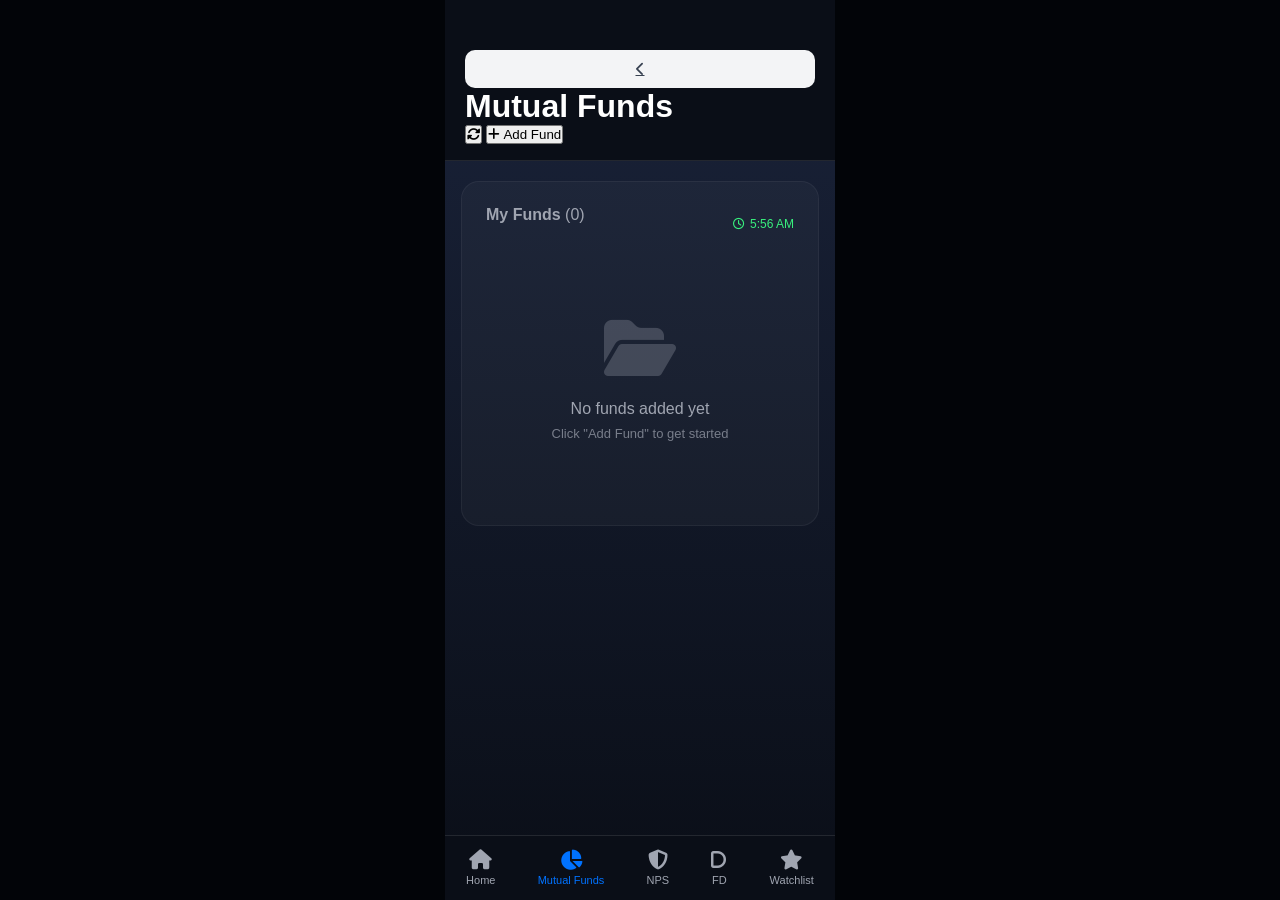
==== commit 5ca8b002: "Added PWA detection code to all pages" ====
--- a/mutual-funds.html
+++ b/mutual-funds.html
@@ -4,19 +4,23 @@
     <meta charset="UTF-8">
     <meta name="viewport" content="width=device-width, initial-scale=1.0, maximum-scale=1.0, user-scalable=no, viewport-fit=cover">
     <meta name="theme-color" content="#0a0e17">
+    
+    <!-- iOS PWA -->
     <meta name="apple-mobile-web-app-capable" content="yes">
     <meta name="apple-mobile-web-app-status-bar-style" content="black-translucent">
+    <meta name="apple-mobile-web-app-title" content="Finance App">
+    
+    <!-- Android PWA -->
     <meta name="mobile-web-app-capable" content="yes">
     <meta name="application-name" content="Finance App">
-    <meta name="viewport" content="width=device-width, initial-scale=1.0, maximum-scale=1.0, user-scalable=no, viewport-fit=cover">
-
-    <title>Mutual Funds - Finance Dashboard</title>
+    
+    <title>Finance Dashboard</title>
     
     <link rel="manifest" href="manifest.json">
     <link rel="apple-touch-icon" href="icons/icon-192.png">
     
     <link rel="stylesheet" href="style.css">
-    <link rel="stylesheet" href="mutual-funds.css">
+    <link rel="stylesheet" href="home.css">
     
     <link rel="stylesheet" href="https://cdnjs.cloudflare.com/ajax/libs/font-awesome/6.4.0/css/all.min.css">
     <link href="https://fonts.googleapis.com/css2?family=Inter:wght@300;400;500;600;700&display=swap" rel="stylesheet">
@@ -641,5 +645,23 @@
             });
         }
     </script>
+    <!-- ✅ PWA Detection Code - YAHAN PASTE KAREIN -->
+    <script>
+        // PWA Detection and Safe Area Fix
+        function isPWA() {
+            return window.matchMedia('(display-mode: standalone)').matches || 
+                   window.navigator.standalone === true;
+        }
+
+        function applyPWAFix() {
+            if (isPWA()) {
+                document.body.classList.add('pwa-mode');
+                console.log('✅ PWA Mode Detected');
+            }
+        }
+
+        // Run on load
+        window.addEventListener('load', applyPWAFix);
+    </script>
 </body>
 </html>
--- a/style.css
+++ b/style.css
@@ -1,3 +1,70 @@
+/* ==================== PWA SAFE AREA FIX ==================== */
+
+/* iOS PWA Status Bar Height */
+:root {
+    --safe-area-top: env(safe-area-inset-top, 47px);
+    --safe-area-bottom: env(safe-area-inset-bottom, 34px);
+    --safe-area-left: env(safe-area-inset-left, 0px);
+    --safe-area-right: env(safe-area-inset-right, 0px);
+}
+
+/* Force PWA to respect safe areas */
+@supports (padding-top: env(safe-area-inset-top)) {
+    .mobile-frame {
+        padding-top: var(--safe-area-top);
+        padding-bottom: var(--safe-area-bottom);
+    }
+}
+
+/* iOS specific fix */
+@supports (-webkit-touch-callout: none) {
+    .top-header {
+        padding-top: calc(16px + var(--safe-area-top));
+    }
+    
+    .market-indices-fixed,
+    .mf-summary-cards,
+    .nps-summary-cards {
+        top: calc(80px + var(--safe-area-top));
+    }
+    
+    .content-wrapper {
+        padding-top: calc(170px + var(--safe-area-top));
+    }
+    
+    .nps-schemes-section {
+        margin-top: calc(240px + var(--safe-area-top));
+    }
+    
+    .bottom-nav {
+        padding-bottom: calc(14px + var(--safe-area-bottom));
+    }
+}
+
+/* Android PWA fix */
+@media screen and (display-mode: standalone) {
+    .top-header {
+        padding-top: calc(16px + var(--safe-area-top));
+    }
+    
+    .market-indices-fixed,
+    .mf-summary-cards,
+    .nps-summary-cards {
+        top: calc(80px + var(--safe-area-top));
+    }
+    
+    .content-wrapper {
+        padding-top: calc(170px + var(--safe-area-top));
+    }
+    
+    .nps-schemes-section {
+        margin-top: calc(240px + var(--safe-area-top));
+    }
+    
+    .bottom-nav {
+        padding-bottom: calc(14px + var(--safe-area-bottom));
+    }
+}
 /* ==================== BASE STYLES ==================== */
 * {
     margin: 0;
@@ -9,6 +76,7 @@
     background: #020408;
     font-family: -apple-system, BlinkMacSystemFont, 'Segoe UI', Roboto, sans-serif;
     color: #ffffff;
+    -webkit-text-size-adjust: 100%;
 }
 
 .mobile-frame {
@@ -29,80 +97,84 @@
     width: 100%;
     max-width: 390px;
     background: #0a0e17;
-    padding: 16px 20px;
+    padding: 50px 20px 16px;  /* Fixed: 50px top padding */
     z-index: 1000;
-}
-
-.header-content {
-    display: flex;
-    justify-content: space-between;
-    align-items: center;
-}
-
-.profile {
-    display: flex;
-    align-items: center;
-    gap: 12px;
-}
-
-.avatar {
-    width: 45px;
-    height: 45px;
-    border-radius: 50%;
-    background: linear-gradient(135deg, #0072ff, #00c6ff);
-    display: flex;
-    align-items: center;
-    justify-content: center;
-    font-size: 20px;
-}
-
-.name h1 {
-    font-size: 18px;
-    font-weight: 600;
-}
-
-.name p {
-    font-size: 14px;
-    color: #a0a5b1;
-}
-
-.logout-btn {
-    background: rgba(255,75,75,0.1);
-    border: 1px solid rgba(255,75,75,0.4);
-    color: #ff4b4b;
-    padding: 10px 16px;
-    border-radius: 8px;
-    font-size: 14px;
-    font-weight: 600;
-    display: flex;
-    align-items: center;
-    gap: 6px;
-    cursor: pointer;
-}
-
-.back-btn, .header-action-btn {
-    width: 32px;
-    height: 32px;
-    border-radius: 8px;
-    background: rgba(255,255,255,0.1);
+    border-bottom: 1px solid rgba(255,255,255,0.1);
+}
+
+/* ==================== NIFTY CARD - HOME PAGE ==================== */
+.market-indices-fixed {
+    position: fixed;
+    top: 130px;  /* Fixed: 130px from top */
+    left: 50%;
+    transform: translateX(-50%);
+    width: 100%;
+    max-width: 390px;
+    padding: 0 16px;
+    z-index: 999;
+}
+
+/* ==================== MF SUMMARY CARDS ==================== */
+.mf-summary-cards {
+    position: fixed;
+    top: 130px;  /* Fixed: 130px from top */
+    left: 50%;
+    transform: translateX(-50%);
+    width: 100%;
+    max-width: 390px;
+    display: grid;
+    grid-template-columns: 1fr 1fr 1fr;
+    gap: 10px;
+    padding: 0 16px;
+    z-index: 999;
+}
+
+/* ==================== NPS SUMMARY CARDS ==================== */
+.nps-summary-cards {
+    position: fixed;
+    top: 130px;  /* Fixed: 130px from top */
+    left: 50%;
+    transform: translateX(-50%);
+    width: 100%;
+    max-width: 390px;
+    display: grid;
+    grid-template-columns: 1fr 1fr 1fr;
+    gap: 10px;
+    padding: 0 16px;
+    z-index: 999;
+}
+
+/* ==================== CONTENT WRAPPER ==================== */
+.content-wrapper {
+    padding-top: 210px;  /* Fixed: 210px from top */
+    padding-bottom: 85px;
+}
+
+/* ==================== NPS HEADER ==================== */
+.nps-header {
+    background: linear-gradient(135deg, #1a1f3a, #0f141f);
+    padding: 50px 20px 20px;  /* Fixed: 50px top padding */
+}
+
+.explore-btn {
+    background: linear-gradient(135deg, #6366f1, #8b5cf6);
     border: none;
     color: white;
-    display: flex;
-    align-items: center;
-    justify-content: center;
+    padding: 10px 18px;
+    border-radius: 10px;
+    font-size: 13px;
+    font-weight: 600;
     cursor: pointer;
-    text-decoration: none;
-}
-
-.header-left {
-    display: flex;
-    align-items: center;
-    gap: 12px;
-}
-
-.page-title {
-    font-size: 18px;
-    font-weight: 600;
+    position: absolute;
+    top: 50px;  /* Fixed: 50px from top */
+    right: 20px;
+}
+
+/* ==================== NPS SCHEMES ==================== */
+.nps-schemes-section {
+    padding: 0 16px;
+    margin-top: 300px;  /* Fixed: 300px from top */
+    margin-bottom: 20px;
 }
 
 /* ==================== BOTTOM NAV ==================== */
@@ -118,7 +190,735 @@
     display: flex;
     justify-content: space-around;
     align-items: center;
-    padding: 14px 0;
+    padding: 20px 0 14px;  /* Fixed: 20px bottom padding for home indicator */
+    z-index: 1000;
+}
+
+/* ==================== MF SUMMARY CARDS ==================== */
+.mf-summary-cards {
+    position: fixed;
+    top: calc(70px + env(safe-area-inset-top));
+    left: 50%;
+    transform: translateX(-50%);
+    width: 100%;
+    max-width: 390px;
+    display: grid;
+    grid-template-columns: 1fr 1fr 1fr;
+    gap: 10px;
+    padding: 0 16px;
+    z-index: 999;
+}
+
+.mf-card {
+    background: rgba(255,255,255,0.03);
+    border: 1px solid rgba(255,255,255,0.08);
+    border-radius: 12px;
+    padding: 12px;
+    display: flex;
+    flex-direction: column;
+    justify-content: center;
+    align-items: center;
+    text-align: center;
+}
+
+.mf-card.invested {
+    background: linear-gradient(135deg, #1e293b, #0f172a);
+    border-color: #334155;
+}
+
+.mf-card.current {
+    background: linear-gradient(135deg, #2e1065, #0f172a);
+    border-color: #4c1d95;
+}
+
+.mf-card.pnl {
+    background: linear-gradient(135deg, #064e3b, #022c22);
+    border-color: #10b981;
+}
+
+.mf-card.pnl.profit {
+    background: linear-gradient(135deg, #064e3b, #022c22);
+    border-color: #10b981;
+}
+
+.mf-card.pnl.loss {
+    background: linear-gradient(135deg, #450a0a, #1c1917);
+    border-color: #ef4444;
+}
+
+.mf-card-label {
+    font-size: 10px;
+    color: #a0a5b1;
+    margin-bottom: 6px;
+    display: flex;
+    align-items: center;
+    gap: 4px;
+}
+
+.mf-card-label i {
+    font-size: 9px;
+}
+
+.mf-card-value {
+    font-size: 14px;
+    font-weight: 700;
+    color: #ffffff;
+}
+
+.mf-card-percent {
+    font-size: 10px;
+    font-weight: 600;
+    margin-top: 4px;
+    padding: 2px 6px;
+    border-radius: 6px;
+}
+
+.mf-card-percent.up {
+    color: #38ef7d;
+    background: rgba(56,239,125,0.15);
+}
+
+.mf-card-percent.down {
+    color: #ff4b4b;
+    background: rgba(255,75,75,0.15);
+}
+
+/* ==================== NPS SUMMARY CARDS ==================== */
+.nps-summary-cards {
+    position: fixed;
+    top: calc(70px + env(safe-area-inset-top));
+    left: 50%;
+    transform: translateX(-50%);
+    width: 100%;
+    max-width: 390px;
+    display: grid;
+    grid-template-columns: 1fr 1fr 1fr;
+    gap: 10px;
+    padding: 0 16px;
+    z-index: 999;
+}
+
+.nps-card {
+    background: rgba(255,255,255,0.03);
+    border: 1px solid rgba(255,255,255,0.08);
+    border-radius: 12px;
+    padding: 14px;
+    display: flex;
+    flex-direction: column;
+    justify-content: center;
+    align-items: flex-start;
+    text-align: left;
+    position: relative;
+}
+
+.nps-card.invested {
+    background: linear-gradient(135deg, #1e293b, #0f172a);
+    border-color: #334155;
+}
+
+.nps-card.current {
+    background: linear-gradient(135deg, #2e1065, #0f172a);
+    border-color: #4c1d95;
+}
+
+.nps-card.pnl {
+    background: linear-gradient(135deg, #064e3b, #022c22);
+    border-color: #10b981;
+}
+
+.nps-card-label {
+    font-size: 11px;
+    color: #a0a5b1;
+    margin-bottom: 6px;
+    display: flex;
+    align-items: center;
+    gap: 5px;
+}
+
+.nps-card-label i {
+    font-size: 10px;
+}
+
+.nps-card-value {
+    font-size: 16px;
+    font-weight: 700;
+    color: #ffffff;
+}
+
+.nps-card-percent {
+    font-size: 11px;
+    font-weight: 600;
+    margin-top: 4px;
+    color: #38ef7d;
+}
+
+.nps-card-percent.down {
+    color: #ff4b4b;
+}
+
+.edit-indicator {
+    position: absolute;
+    top: 8px;
+    right: 8px;
+    color: #6366f1;
+    font-size: 10px;
+    opacity: 0.6;
+}
+
+.nps-card.invested {
+    cursor: pointer;
+}
+
+.nps-card.invested:active {
+    transform: scale(0.98);
+}
+
+/* ==================== CONTENT WRAPPER - STANDARD ==================== */
+.content-wrapper {
+    padding-top: calc(155px + env(safe-area-inset-top));
+    padding-bottom: calc(85px + env(safe-area-inset-bottom));
+}
+
+.content-spacer {
+    height: 10px;
+}
+
+/* ==================== SECTIONS ==================== */
+.total-value-section, .funds-section, .nps-schemes-section {
+    background: rgba(255,255,255,0.03);
+    margin: 16px;
+    padding: 24px;
+    border-radius: 18px;
+    border: 1px solid rgba(255,255,255,0.05);
+}
+
+.section-title {
+    font-size: 16px;
+    color: #a0a5b1;
+    margin-bottom: 18px;
+}
+
+.section-header {
+    display: flex;
+    justify-content: space-between;
+    align-items: center;
+    margin-bottom: 14px;
+}
+
+.fund-count {
+    color: #a0a5b1;
+    font-weight: 400;
+}
+
+.timestamp {
+    display: flex;
+    align-items: center;
+    gap: 5px;
+    font-size: 12px;
+    color: #38ef7d;
+}
+
+/* ==================== DONUT CHART ==================== */
+.donut-container {
+    display: flex;
+    justify-content: center;
+    margin-bottom: 16px;
+}
+
+.donut-chart {
+    width: 160px;
+    height: 160px;
+    border-radius: 50%;
+    position: relative;
+}
+
+.donut-inner {
+    position: absolute;
+    top: 50%;
+    left: 50%;
+    transform: translate(-50%, -50%);
+    width: 120px;
+    height: 120px;
+    background: #0a0e17;
+    border-radius: 50%;
+    display: flex;
+    flex-direction: column;
+    align-items: center;
+    justify-content: center;
+    text-align: center;
+}
+
+.donut-inner h2 {
+    font-size: 24px;
+    margin: 4px 0;
+}
+
+.donut-inner .change {
+    color: #38ef7d;
+    font-size: 14px;
+}
+
+.legend {
+    display: flex;
+    flex-wrap: wrap;
+    gap: 14px;
+    justify-content: center;
+    font-size: 13px;
+    color: #a0a5b1;
+}
+
+.legend-item {
+    display: flex;
+    align-items: center;
+    gap: 5px;
+}
+
+.dot {
+    width: 8px;
+    height: 8px;
+    border-radius: 50%;
+}
+
+/* ==================== STATS GRID ==================== */
+.stats-grid {
+    display: flex;
+    gap: 12px;
+    padding: 0 16px;
+    margin-bottom: 20px;
+}
+
+.stat-card {
+    flex: 1;
+    padding: 16px;
+    border-radius: 14px;
+    display: flex;
+    flex-direction: column;
+    justify-content: flex-start;
+    align-items: flex-start;
+    min-height: 100px;
+}
+
+.stat-card.invested {
+    background: linear-gradient(135deg, #1e293b, #0f172a);
+    border: 1px solid #334155;
+}
+
+.stat-card.current {
+    background: linear-gradient(135deg, #2e1065, #0f172a);
+    border: 1px solid #4c1d95;
+}
+
+.stat-card.pnl {
+    background: linear-gradient(135deg, #064e3b, #022c22);
+    border: 1px solid #10b981;
+}
+
+.stat-card .label {
+    font-size: 13px;
+    color: #a0a5b1;
+    margin-bottom: 8px;
+    font-weight: 500;
+}
+
+.stat-card .amount {
+    font-size: 18px;
+    font-weight: 700;
+    color: #ffffff;
+    line-height: 1.3;
+}
+
+.stat-card .sub {
+    font-size: 12px;
+    color: #38ef7d;
+    margin-top: 6px;
+    font-weight: 600;
+}
+
+.stat-card.pnl.loss .sub {
+    color: #ff4b4b;
+}
+
+/* ==================== QUICK ACCESS CARDS ==================== */
+.quick-access-section {
+    padding: 0 16px;
+    display: grid;
+    grid-template-columns: 1fr 1fr 1fr;
+    gap: 12px;
+    margin-bottom: 20px;
+}
+
+.quick-access-card {
+    background: rgba(255,255,255,0.03);
+    border: 1px solid rgba(255,255,255,0.05);
+    border-radius: 14px;
+    padding: 18px;
+    cursor: pointer;
+    display: flex;
+    flex-direction: column;
+    align-items: center;
+    text-align: center;
+    gap: 10px;
+}
+
+.quick-icon {
+    width: 50px;
+    height: 50px;
+    border-radius: 12px;
+    display: flex;
+    align-items: center;
+    justify-content: center;
+    font-size: 22px;
+}
+
+.mutual-funds-icon {
+    background: linear-gradient(135deg, #0072ff, #00c6ff);
+}
+
+.nps-icon {
+    background: linear-gradient(135deg, #6366f1, #8b5cf6);
+}
+
+.fd-icon {
+    background: linear-gradient(135deg, #f59e0b, #fbbf24);
+}
+
+.quick-info h3 {
+    font-size: 14px;
+    font-weight: 600;
+}
+
+.quick-info p {
+    font-size: 12px;
+    color: #a0a5b1;
+}
+
+.quick-arrow {
+    color: #a0a5b1;
+    font-size: 14px;
+    margin-top: 4px;
+}
+
+/* ==================== FUND CARDS ==================== */
+.fund-card {
+    background: rgba(255,255,255,0.03);
+    border: 1px solid rgba(255,255,255,0.08);
+    border-radius: 14px;
+    padding: 12px 16px;
+    margin: 10px 8px;
+    width: calc(100% - 16px);
+}
+
+.fund-card.profit {
+    border-color: rgba(56,239,125,0.3);
+}
+
+.fund-card.loss {
+    border-color: rgba(255,75,75,0.3);
+}
+
+.fund-header {
+    display: flex;
+    justify-content: space-between;
+    align-items: center;
+    margin-bottom: 8px;
+}
+
+.fund-code {
+    font-size: 9px;
+    color: #a0a5b1;
+}
+
+.fund-actions {
+    display: flex;
+    gap: 6px;
+}
+
+.fund-name {
+    font-size: 12px;
+    font-weight: 600;
+    margin-bottom: 10px;
+    line-height: 1.3;
+}
+
+.fund-details {
+    display: flex;
+    flex-direction: column;
+    gap: 8px;
+    margin-bottom: 10px;
+    padding: 10px;
+    background: rgba(255,255,255,0.02);
+    border-radius: 8px;
+}
+
+.detail-row {
+    display: grid;
+    grid-template-columns: 1fr 1fr;
+    gap: 10px;
+}
+
+.detail-item {
+    display: flex;
+    flex-direction: column;
+    gap: 2px;
+}
+
+.detail-item .label {
+    font-size: 8px;
+    color: #a0a5b1;
+    text-transform: uppercase;
+    letter-spacing: 0.3px;
+}
+
+.detail-item .value {
+    font-size: 11px;
+    font-weight: 600;
+}
+
+.fund-footer {
+    display: flex;
+    align-items: center;
+    justify-content: space-between;
+    padding-top: 8px;
+    border-top: 1px solid rgba(255,255,255,0.05);
+}
+
+.fund-footer .pnl {
+    display: flex;
+    align-items: center;
+    gap: 4px;
+    font-size: 10px;
+    font-weight: 600;
+}
+
+.fund-card.profit .pnl { color: #38ef7d; }
+.fund-card.loss .pnl { color: #ff4b4b; }
+
+.fund-footer .percentage {
+    padding: 2px 6px;
+    border-radius: 5px;
+    font-size: 9px;
+    font-weight: 600;
+}
+
+.fund-footer .percentage.positive {
+    background: rgba(56,239,125,0.2);
+    color: #38ef7d;
+}
+
+.fund-footer .percentage.negative {
+    background: rgba(255,75,75,0.2);
+    color: #ff4b4b;
+}
+
+/* ==================== NPS HEADER ==================== */
+.nps-header {
+    background: linear-gradient(135deg, #1a1f3a, #0f141f);
+    padding: calc(20px + env(safe-area-inset-top)) 20px 20px;
+}
+
+.nps-title-section {
+    display: flex;
+    align-items: center;
+    gap: 16px;
+    margin-bottom: 16px;
+}
+
+.nps-icon {
+    width: 56px;
+    height: 56px;
+    border-radius: 50%;
+    background: linear-gradient(135deg, #ffd700, #ffaa00);
+    display: flex;
+    align-items: center;
+    justify-content: center;
+    font-size: 24px;
+    color: #1a1f3a;
+    flex-shrink: 0;
+}
+
+.nps-title h1 {
+    font-size: 20px;
+    font-weight: 700;
+    color: #ffffff;
+    line-height: 1.3;
+    margin-bottom: 4px;
+}
+
+.nps-title p {
+    font-size: 13px;
+    color: #a0a5b1;
+    margin-bottom: 4px;
+}
+
+.nps-meta {
+    font-size: 11px;
+    color: #a0a5b1;
+}
+
+.explore-btn {
+    background: linear-gradient(135deg, #6366f1, #8b5cf6);
+    border: none;
+    color: white;
+    padding: 10px 18px;
+    border-radius: 10px;
+    font-size: 13px;
+    font-weight: 600;
+    cursor: pointer;
+    position: absolute;
+    top: calc(20px + env(safe-area-inset-top));
+    right: 20px;
+}
+
+.explore-btn:active {
+    transform: scale(0.95);
+}
+
+/* ==================== NPS SCHEMES ==================== */
+.nps-schemes-section {
+    padding: 0 16px;
+    margin-top: calc(220px + env(safe-area-inset-top));
+    margin-bottom: 20px;
+}
+
+.scheme-card {
+    background: rgba(255,255,255,0.03);
+    border: 1px solid rgba(255,255,255,0.08);
+    border-radius: 14px;
+    padding: 16px;
+    margin-bottom: 14px;
+    position: relative;
+}
+
+.scheme-indicator {
+    position: absolute;
+    left: 0;
+    top: 16px;
+    bottom: 16px;
+    width: 4px;
+    border-radius: 4px;
+}
+
+.scheme-indicator.equity {
+    background: linear-gradient(180deg, #6366f1, #8b5cf6);
+}
+
+.scheme-indicator.corporate {
+    background: linear-gradient(180deg, #f59e0b, #fbbf24);
+}
+
+.scheme-indicator.govt {
+    background: linear-gradient(180deg, #10b981, #34d399);
+}
+
+.scheme-header {
+    display: flex;
+    justify-content: space-between;
+    align-items: flex-start;
+    margin-bottom: 12px;
+    padding-left: 12px;
+}
+
+.scheme-title h3 {
+    font-size: 14px;
+    font-weight: 600;
+    color: #ffffff;
+    margin-bottom: 4px;
+}
+
+.scheme-code {
+    font-size: 11px;
+    color: #a0a5b1;
+    margin-bottom: 2px;
+}
+
+.scheme-percentage {
+    font-size: 11px;
+    color: #a0a5b1;
+}
+
+.scheme-value {
+    text-align: right;
+}
+
+.scheme-value h3 {
+    font-size: 15px;
+    font-weight: 700;
+    color: #ffffff;
+    margin-bottom: 4px;
+}
+
+.scheme-returns {
+    font-size: 11px;
+    display: flex;
+    align-items: center;
+    justify-content: flex-end;
+    gap: 3px;
+    color: #38ef7d;
+    margin-bottom: 4px;
+}
+
+.scheme-returns.down {
+    color: #ff4b4b;
+}
+
+.edit-btn {
+    background: none;
+    border: none;
+    color: #6366f1;
+    cursor: pointer;
+    padding: 4px;
+    font-size: 12px;
+}
+
+.scheme-value .edit-btn:hover {
+    color: #4f46e5;
+}
+
+.scheme-footer {
+    display: flex;
+    justify-content: space-between;
+    align-items: center;
+    padding-top: 12px;
+    border-top: 1px solid rgba(255,255,255,0.05);
+    padding-left: 12px;
+}
+
+.scheme-units {
+    font-size: 11px;
+    color: #a0a5b1;
+}
+
+.nav-refresh-btn {
+    background: rgba(99,102,241,0.15);
+    border: 1px solid rgba(99,102,241,0.3);
+    color: #6366f1;
+    padding: 6px 12px;
+    border-radius: 8px;
+    font-size: 10px;
+    display: flex;
+    align-items: center;
+    gap: 4px;
+    cursor: pointer;
+}
+
+.nav-refresh-btn:hover {
+    background: rgba(99,102,241,0.25);
+}
+
+/* ==================== BOTTOM NAV ==================== */
+.bottom-nav {
+    position: fixed;
+    bottom: 0;
+    left: 50%;
+    transform: translateX(-50%);
+    width: 100%;
+    max-width: 390px;
+    background: #0a0e17;
+    border-top: 1px solid rgba(255,255,255,0.1);
+    display: flex;
+    justify-content: space-around;
+    align-items: center;
+    padding: calc(14px + env(safe-area-inset-bottom)) 0 14px;
     z-index: 1000;
 }
 
@@ -141,42 +941,7 @@
     color: #0072ff;
 }
 
-/* ==================== CONTENT ==================== */
-.content-wrapper {
-    padding-top: 160px;
-    padding-bottom: 85px;
-}
-
-.content-spacer {
-    height: 10px;
-}
-
-/* ==================== CARDS ==================== */
-.card {
-    border-radius: 14px;
-}
-
-/* ==================== BUTTONS ==================== */
-.action-btn {
-    width: 26px;
-    height: 26px;
-    border-radius: 6px;
-    background: rgba(255,255,255,0.05);
-    border: none;
-    color: #a0a5b1;
-    display: flex;
-    align-items: center;
-    justify-content: center;
-    cursor: pointer;
-    font-size: 11px;
-}
-
-.action-btn.delete:hover {
-    background: rgba(255,75,75,0.2);
-    color: #ff4b4b;
-}
-
-/* ==================== MODAL ==================== */
+/* ==================== MODAL STYLES ==================== */
 .modal {
     display: none;
     position: fixed;
@@ -186,18 +951,20 @@
     width: 100%;
     height: 100%;
     background-color: rgba(0, 0, 0, 0.6);
+    backdrop-filter: blur(5px);
     align-items: center;
     justify-content: center;
 }
 
 .modal-content {
-    background: white;
+    background: #ffffff;
     border-radius: 16px;
     width: 90%;
     max-width: 500px;
-    max-height: 90vh;
+    max-height: 95vh;
     overflow-y: auto;
     color: #111827;
+    box-shadow: 0 20px 60px rgba(0, 0, 0, 0.3);
 }
 
 .modal-header {
@@ -211,6 +978,7 @@
 .modal-header h2 {
     font-size: 18px;
     font-weight: 600;
+    color: #111827;
     margin-bottom: 4px;
 }
 
@@ -237,38 +1005,41 @@
     background: #f3f4f6;
 }
 
-/* ==================== INPUTS ==================== */
-.search-container {
+.progress-bar {
+    width: 100%;
+    height: 4px;
+    background: #e5e7eb;
+    margin: 0;
+}
+
+.progress-fill {
+    height: 100%;
+    background: linear-gradient(135deg, #10b981, #34d399);
+    transition: width 0.3s ease;
+}
+
+.modal-step {
     padding: 20px;
-    display: flex;
-    gap: 10px;
-}
-
-.search-input {
-    flex: 1;
-    padding: 12px 16px;
-    border: 2px solid #e5e7eb;
+}
+
+.info-box {
+    background: #f0f9ff;
+    border: 1px solid #bae6fd;
     border-radius: 12px;
+    padding: 16px;
+    margin-bottom: 20px;
+}
+
+.info-box h3 {
     font-size: 14px;
-    outline: none;
-}
-
-.search-input:focus {
-    border-color: #10b981;
-}
-
-.search-btn {
-    background: linear-gradient(135deg, #10b981, #34d399);
-    border: none;
-    color: white;
-    padding: 12px 20px;
-    border-radius: 12px;
-    font-size: 14px;
-    font-weight: 600;
-    display: flex;
-    align-items: center;
-    gap: 6px;
-    cursor: pointer;
+    font-weight: 600;
+    color: #0369a1;
+    margin-bottom: 4px;
+}
+
+.info-box p {
+    font-size: 12px;
+    color: #0284c7;
 }
 
 .input-group {
@@ -286,9 +1057,11 @@
 .amount-input {
     width: 100%;
     padding: 12px 16px;
+    background: #f9fafb;
     border: 2px solid #e5e7eb;
-    border-radius: 12px;
+    border-radius: 10px;
     font-size: 14px;
+    color: #111827;
     outline: none;
 }
 
@@ -296,156 +1069,235 @@
     border-color: #10b981;
 }
 
-.add-to-portfolio-btn {
-    background: linear-gradient(135deg, #10b981, #34d399);
-    border: none;
-    color: white;
-    padding: 14px 20px;
-    margin: 0 20px 20px;
-    border-radius: 12px;
-    font-size: 15px;
-    font-weight: 600;
-    display: flex;
-    align-items: center;
-    justify-content: center;
-    gap: 8px;
-    cursor: pointer;
-    width: calc(100% - 40px);
-}
-
-.selected-fund {
-    background: #f0fdf4;
-    border: 2px solid #10b981;
+.amount-input::placeholder {
+    color: #9ca3af;
+}
+
+.helper-text {
+    font-size: 11px;
+    color: #6b7280;
+    margin-top: 6px;
+}
+
+.scheme-input-group {
+    background: #f9fafb;
+    border: 1px solid #e5e7eb;
     border-radius: 12px;
     padding: 16px;
-    margin: 0 20px 20px;
-    display: flex;
-    align-items: center;
+    margin-bottom: 12px;
+}
+
+.scheme-input-group .scheme-header {
+    display: flex;
+    align-items: center;
+    gap: 8px;
+    margin-bottom: 12px;
+    padding-left: 0;
+}
+
+.scheme-input-group .scheme-header h4 {
+    font-size: 13px;
+    font-weight: 600;
+    color: #111827;
+    flex: 1;
+    margin: 0;
+}
+
+.scheme-input-group .scheme-fields {
+    display: grid;
+    grid-template-columns: 1fr 1fr;
     gap: 12px;
 }
 
-.fund-check {
-    color: #10b981;
-    font-size: 24px;
-}
-
-.fund-info h3 {
+.scheme-input-group .scheme-fields .field label {
+    display: block;
+    font-size: 11px;
+    color: #6b7280;
+    margin-bottom: 4px;
+}
+
+.scheme-input-group .scheme-fields .field input {
+    width: 100%;
+    padding: 8px 12px;
+    background: #ffffff;
+    border: 1px solid #d1d5db;
+    border-radius: 8px;
+    font-size: 13px;
+    color: #111827;
+}
+
+.scheme-input-group .scheme-fields .field input:focus {
+    border-color: #10b981;
+    outline: none;
+}
+
+.step-buttons {
+    display: flex;
+    gap: 10px;
+    margin-top: 20px;
+    padding: 0 20px 20px;
+}
+
+.back-btn, .next-btn, .save-btn {
+    flex: 1;
+    padding: 12px 20px;
+    border: none;
+    border-radius: 10px;
     font-size: 14px;
     font-weight: 600;
-    margin-bottom: 4px;
-}
-
-.fund-nav {
-    font-size: 12px;
-    color: #6b7280;
-}
-
-.remove-fund {
-    margin-left: auto;
-    background: none;
-    border: none;
-    color: #ef4444;
-    font-size: 20px;
     cursor: pointer;
-}
-
-.search-results {
-    padding: 0 20px 20px;
-}
-
-.search-result-item {
-    background: #f0fdf4;
-    border: 2px solid #10b981;
+    display: flex;
+    align-items: center;
+    justify-content: center;
+    gap: 6px;
+}
+
+.back-btn {
+    background: #f3f4f6;
+    color: #374151;
+}
+
+.back-btn:hover {
+    background: #e5e7eb;
+}
+
+.next-btn, .save-btn {
+    background: linear-gradient(135deg, #10b981, #34d399);
+    color: white;
+}
+
+.next-btn:hover, .save-btn:hover {
+    opacity: 0.9;
+}
+
+.next-btn:disabled {
+    opacity: 0.5;
+    cursor: not-allowed;
+}
+
+.allocation-group {
+    background: #f9fafb;
+    border: 1px solid #e5e7eb;
     border-radius: 12px;
     padding: 16px;
-    display: flex;
-    align-items: center;
-    gap: 12px;
-    cursor: pointer;
-}
-
-.result-check {
-    color: #10b981;
-    font-size: 20px;
-}
-
-.result-info h4 {
+    margin-bottom: 12px;
+}
+
+.allocation-header {
+    display: flex;
+    align-items: center;
+    gap: 8px;
+    margin-bottom: 12px;
+}
+
+.allocation-header h4 {
+    font-size: 13px;
+    font-weight: 600;
+    color: #111827;
+    flex: 1;
+}
+
+.allocated-amount {
+    background: #e0e7ff;
+    color: #4f46e5;
+    padding: 4px 10px;
+    border-radius: 6px;
+    font-size: 12px;
+    font-weight: 600;
+}
+
+.allocation-input {
+    display: flex;
+    align-items: center;
+    gap: 8px;
+}
+
+.allocation-input input {
+    flex: 1;
+    padding: 10px 12px;
+    background: #ffffff;
+    border: 1px solid #d1d5db;
+    border-radius: 8px;
     font-size: 14px;
-    font-weight: 600;
-    margin-bottom: 4px;
-}
-
-.result-info p {
-    font-size: 12px;
+    color: #111827;
+}
+
+.allocation-input input:focus {
+    border-color: #10b981;
+    outline: none;
+}
+
+.percent-sign {
+    font-size: 14px;
     color: #6b7280;
-}
-
-.hint-text {
+    font-weight: 600;
+}
+
+.allocation-total {
     text-align: center;
-    font-size: 12px;
-    color: #9ca3af;
-    padding: 0 20px 20px;
-}
-
-.no-results {
-    text-align: center;
-    color: #ef4444;
+    padding: 12px;
+    background: #f3f4f6;
+    border-radius: 8px;
     font-size: 13px;
-    padding: 20px;
-    background: #fef2f2;
+    font-weight: 600;
+    margin-bottom: 16px;
+    color: #374151;
+}
+
+.units-group {
+    background: #f9fafb;
+    border: 1px solid #e5e7eb;
+    border-radius: 12px;
+    padding: 16px;
+    margin-bottom: 12px;
+}
+
+.units-header {
+    display: flex;
+    align-items: center;
+    gap: 8px;
+    margin-bottom: 12px;
+}
+
+.units-header h4 {
+    font-size: 13px;
+    font-weight: 600;
+    color: #111827;
+    flex: 1;
+}
+
+.nav-display {
+    font-size: 11px;
+    color: #6b7280;
+}
+
+.units-group input {
+    width: 100%;
+    padding: 10px 12px;
+    background: #ffffff;
+    border: 1px solid #d1d5db;
     border-radius: 8px;
-}/* ==================== SAFE AREA FIX FOR NOTCH/DYNAMIC ISLAND ==================== */
-
-/* Header - Add safe area padding */
-.top-header {
-    padding-top: calc(15px + env(safe-area-inset-top));
-    padding-left: calc(20px + env(safe-area-inset-left));
-    padding-right: calc(20px + env(safe-area-inset-right));
-}
-
-/* NPS Header - Specific fix */
-.nps-header {
-    padding-top: calc(20px + env(safe-area-inset-top));
-    padding-left: calc(20px + env(safe-area-inset-left));
-    padding-right: calc(20px + env(safe-area-inset-right));
-}
-
-/* Market Indices - Move down */
-.market-indices-fixed {
-    top: calc(75px + env(safe-area-inset-top));
-}
-
-/* MF Summary Cards - Move down */
-.mf-summary-cards {
-    top: calc(75px + env(safe-area-inset-top));
-}
-
-/* NPS Summary Cards - Move down */
-.nps-summary-cards {
-    top: calc(130px + env(safe-area-inset-top));
-}
-
-/* Content Wrapper - Adjust padding */
-.content-wrapper {
-    padding-top: calc(160px + env(safe-area-inset-top));
-}
-
-/* NPS Schemes Section - Adjust margin */
-.nps-schemes-section {
-    margin-top: calc(220px + env(safe-area-inset-top));
-}
-
-/* Bottom Nav - Add safe area padding */
-.bottom-nav {
-    padding-bottom: calc(14px + env(safe-area-inset-bottom));
-    padding-left: calc(10px + env(safe-area-inset-left));
-    padding-right: calc(10px + env(safe-area-inset-right));
-}
-
-/* Mobile Frame - Account for safe areas */
-.mobile-frame {
-    padding-top: env(safe-area-inset-top);
-    padding-bottom: env(safe-area-inset-bottom);
-    padding-left: env(safe-area-inset-left);
-    padding-right: env(safe-area-inset-right);
+    font-size: 14px;
+    color: #111827;
+}
+
+.units-group input:focus {
+    border-color: #10b981;
+    outline: none;
+}
+
+/* ==================== RESPONSIVE ==================== */
+@media (max-width: 480px) {
+    .scheme-input-group .scheme-fields {
+        grid-template-columns: 1fr;
+    }
+    
+    .nps-summary-cards {
+        grid-template-columns: 1fr;
+        top: calc(140px + env(safe-area-inset-top));
+    }
+    
+    .nps-schemes-section {
+        margin-top: calc(340px + env(safe-area-inset-top));
+    }
 }
--- a/home.css
+++ b/home.css
@@ -0,0 +1,324 @@
+/* ==================== NIFTY CARD ==================== */
+.market-indices-fixed {
+    position: fixed;
+    top: 75px;
+    left: 50%;
+    transform: translateX(-50%);
+    width: 100%;
+    max-width: 390px;
+    padding: 0 16px;
+    z-index: 999;
+}
+
+.nifty-single {
+    background: rgba(56, 239, 125, 0.15);
+    border-radius: 14px;
+    padding: 16px;
+    color: white;
+    width: 100%;
+    border: 1px solid rgba(56, 239, 125, 0.3);
+}
+
+.nifty-header {
+    display: flex;
+    justify-content: space-between;
+    align-items: center;
+}
+
+.nifty-left {
+    display: flex;
+    flex-direction: column;
+    gap: 4px;
+}
+
+.nifty-single .card-header {
+    font-size: 14px;
+    display: flex;
+    align-items: center;
+    gap: 5px;
+}
+
+.nifty-single .value {
+    font-size: 26px;
+    font-weight: 700;
+}
+
+.nifty-single .change {
+    font-size: 13px;
+    background: rgba(255,255,255,0.25);
+    display: inline-flex;
+    align-items: center;
+    gap: 3px;
+    padding: 4px 10px;
+    border-radius: 8px;
+    width: fit-content;
+}
+
+.refresh-btn {
+    background: rgba(255,255,255,0.15);
+    border: none;
+    color: white;
+    width: 40px;
+    height: 40px;
+    border-radius: 10px;
+    display: flex;
+    align-items: center;
+    justify-content: center;
+    cursor: pointer;
+    font-size: 16px;
+}
+
+/* ==================== SUMMARY CARDS ==================== */
+.mf-summary-cards {
+    position: fixed;
+    top: 75px;
+    left: 50%;
+    transform: translateX(-50%);
+    width: 100%;
+    max-width: 390px;
+    display: grid;
+    grid-template-columns: 1fr 1fr 1fr;
+    gap: 10px;
+    padding: 0 16px;
+    z-index: 999;
+}
+
+.mf-card {
+    background: rgba(255,255,255,0.03);
+    border: 1px solid rgba(255,255,255,0.08);
+    border-radius: 12px;
+    padding: 12px;
+    display: flex;
+    flex-direction: column;
+    justify-content: center;
+    align-items: center;
+    text-align: center;
+}
+
+.mf-card.invested {
+    background: linear-gradient(135deg, #1e293b, #0f172a);
+    border-color: #334155;
+}
+
+.mf-card.current {
+    background: linear-gradient(135deg, #2e1065, #0f172a);
+    border-color: #4c1d95;
+}
+
+.mf-card.pnl {
+    background: linear-gradient(135deg, #064e3b, #022c22);
+    border-color: #10b981;
+}
+
+.mf-card-label {
+    font-size: 10px;
+    color: #a0a5b1;
+    margin-bottom: 6px;
+    display: flex;
+    align-items: center;
+    gap: 4px;
+}
+
+.mf-card-value {
+    font-size: 14px;
+    font-weight: 700;
+}
+
+.mf-card-percent {
+    font-size: 10px;
+    font-weight: 600;
+    margin-top: 4px;
+    padding: 2px 6px;
+    border-radius: 6px;
+}
+
+.mf-card-percent.up {
+    color: #38ef7d;
+    background: rgba(56,239,125,0.15);
+}
+
+.mf-card-percent.down {
+    color: #ff4b4b;
+    background: rgba(255,75,75,0.15);
+}
+
+/* ==================== TOTAL VALUE SECTION ==================== */
+.total-value-section {
+    background: rgba(255,255,255,0.03);
+    margin: 16px;
+    padding: 24px;
+    border-radius: 18px;
+    border: 1px solid rgba(255,255,255,0.05);
+}
+
+.section-title {
+    font-size: 16px;
+    color: #a0a5b1;
+    margin-bottom: 18px;
+}
+
+.donut-container {
+    display: flex;
+    justify-content: center;
+    margin-bottom: 16px;
+}
+
+.donut-chart {
+    width: 160px;
+    height: 160px;
+    border-radius: 50%;
+    position: relative;
+}
+
+.donut-inner {
+    position: absolute;
+    top: 50%;
+    left: 50%;
+    transform: translate(-50%, -50%);
+    width: 120px;
+    height: 120px;
+    background: #0a0e17;
+    border-radius: 50%;
+    display: flex;
+    flex-direction: column;
+    align-items: center;
+    justify-content: center;
+    text-align: center;
+}
+
+.donut-inner h2 {
+    font-size: 24px;
+    margin: 4px 0;
+}
+
+.donut-inner .change {
+    color: #38ef7d;
+    font-size: 14px;
+}
+
+.legend {
+    display: flex;
+    flex-wrap: wrap;
+    gap: 14px;
+    justify-content: center;
+    font-size: 13px;
+    color: #a0a5b1;
+}
+
+.legend-item {
+    display: flex;
+    align-items: center;
+    gap: 5px;
+}
+
+.dot {
+    width: 8px;
+    height: 8px;
+    border-radius: 50%;
+}
+
+/* ==================== STATS GRID ==================== */
+.stats-grid {
+    display: flex;
+    gap: 12px;
+    padding: 0 16px;
+    margin-bottom: 20px;
+}
+
+.stat-card {
+    flex: 1;
+    padding: 14px;
+    border-radius: 14px;
+}
+
+.stat-card.invested {
+    background: linear-gradient(135deg, #1e293b, #0f172a);
+    border: 1px solid #334155;
+}
+
+.stat-card.current {
+    background: linear-gradient(135deg, #2e1065, #0f172a);
+    border: 1px solid #4c1d95;
+}
+
+.stat-card.pnl {
+    background: linear-gradient(135deg, #064e3b, #022c22);
+    border: 1px solid #10b981;
+}
+
+.stat-card .label {
+    font-size: 13px;
+    color: #a0a5b1;
+    margin-bottom: 6px;
+}
+
+.stat-card .amount {
+    font-size: 16px;
+    font-weight: 600;
+}
+
+.stat-card .sub {
+    font-size: 12px;
+    color: #a0a5b1;
+    margin-top: 4px;
+}
+
+/* ==================== QUICK ACCESS CARDS ==================== */
+.quick-access-section {
+    padding: 0 16px;
+    display: grid;
+    grid-template-columns: 1fr 1fr 1fr;
+    gap: 12px;
+    margin-bottom: 20px;
+}
+
+.quick-access-card {
+    background: rgba(255,255,255,0.03);
+    border: 1px solid rgba(255,255,255,0.05);
+    border-radius: 14px;
+    padding: 18px;
+    cursor: pointer;
+    display: flex;
+    flex-direction: column;
+    align-items: center;
+    text-align: center;
+    gap: 10px;
+}
+
+.quick-icon {
+    width: 50px;
+    height: 50px;
+    border-radius: 12px;
+    display: flex;
+    align-items: center;
+    justify-content: center;
+    font-size: 22px;
+}
+
+.mutual-funds-icon {
+    background: linear-gradient(135deg, #0072ff, #00c6ff);
+}
+
+.nps-icon {
+    background: linear-gradient(135deg, #6366f1, #8b5cf6);
+}
+
+.fd-icon {
+    background: linear-gradient(135deg, #f59e0b, #fbbf24);
+}
+
+.quick-info h3 {
+    font-size: 14px;
+    font-weight: 600;
+}
+
+.quick-info p {
+    font-size: 12px;
+    color: #a0a5b1;
+}
+
+.quick-arrow {
+    color: #a0a5b1;
+    font-size: 14px;
+    margin-top: 4px;
+}
